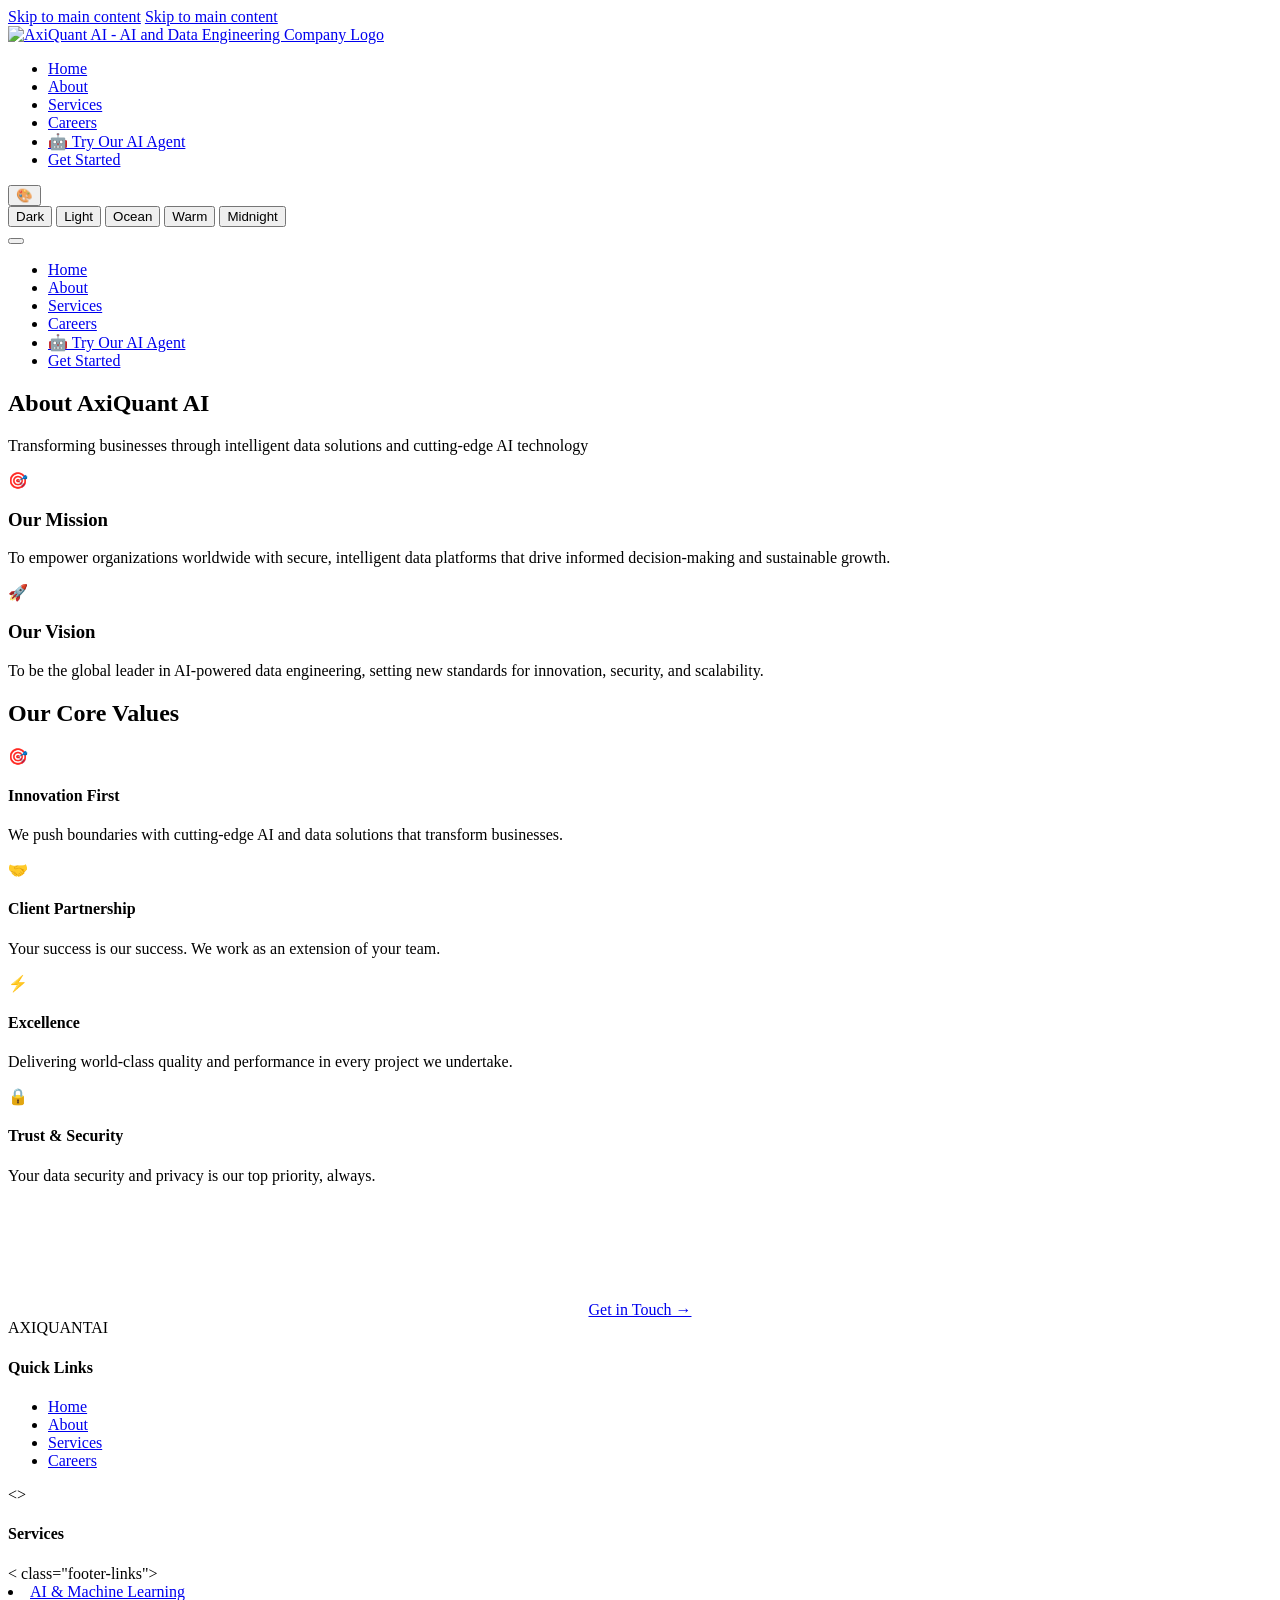
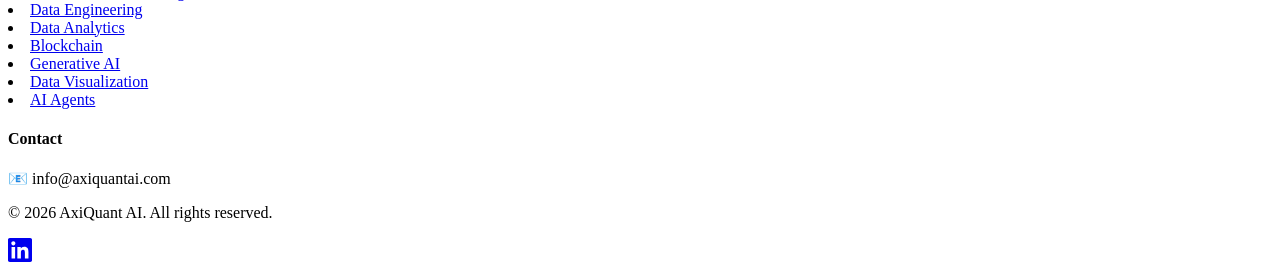
==== about.html @ d25055d3 "Update services page" ====
<!DOCTYPE html>
<html lang="en">
<head>
    <meta charset="UTF-8">
    <meta name="viewport" content="width=device-width, initial-scale=1.0">
    <meta name="description" content="Learn about AxiQuant AI's mission to empower organizations with intelligent data platforms. Expert team specializing in AI, ML, and Data Engineering.">
    <meta name="keywords" content="About AxiQuant AI, AI company mission, Data Engineering team, AI experts India, Machine Learning company">
    <meta name="robots" content="index, follow">
    <link rel="canonical" href="https://axiquantai.com/about.html">
    
    <meta property="og:title" content="About AxiQuant AI - Our Mission & Values">
    <meta property="og:description" content="Transforming businesses through intelligent data solutions and cutting-edge AI technology.">
    <meta property="og:url" content="https://axiquantai.com/about.html">
    <title>About Us - AxiQuant AI</title>
    <!-- Favicon -->
    <link rel="icon" type="image/x-icon" href="favicon.ico">
    <link rel="icon" type="image/png" sizes="16x16" href="favicon-16x16.png">
    <link rel="icon" type="image/png" sizes="32x32" href="favicon-32x32.png">
    <link rel="apple-touch-icon" sizes="180x180" href="apple-touch-icon.png">
    <link rel="icon" type="image/png" sizes="192x192" href="android-chrome-192x192.png">
    <link rel="icon" type="image/png" sizes="512x512" href="android-chrome-512x512.png">
    <meta name="theme-color" content="#0a0e1a">
    <link rel="preconnect" href="https://fonts.googleapis.com">
    <link href="https://fonts.googleapis.com/css2?family=Inter:wght@300;400;500;600;700;800&family=Space+Grotesk:wght@500;700&display=swap" rel="stylesheet">
    <link rel="stylesheet" href="css/style.css">
    <link rel="stylesheet" href="css/pages.css">
</head>
<body>
    <a href="#main-content" class="skip-link">Skip to main content</a>
    <a href="#main-content" class="skip-link">Skip to main content</a>
    <header role="banner">
        <nav class="navbar container" role="navigation" aria-label="Main navigation">
            <a href="index.html" class="logo">
                <img src="logo.png" alt="AxiQuant AI - AI and Data Engineering Company Logo" class="logo-image">
            </a>
            <ul class="nav-menu" role="menubar">
                <li role="none"><a href="index.html" class="nav-link" role="menuitem">Home</a></li>
                <li role="none"><a href="about.html" class="nav-link" role="menuitem">About</a></li>
                <li role="none"><a href="services.html" class="nav-link" role="menuitem">Services</a></li>
                <li role="none"><a href="careers.html" class="nav-link" role="menuitem">Careers</a></li>
                <li role="none"><a href="ai-agent.html" target="_blank" class="nav-link btn-ai" role="menuitem">🤖 Try Our AI Agent</a></li>
                <li role="none"><a href="contact.html" class="nav-link btn-nav" role="menuitem">Get Started</a></li>
            </ul>
            
            <!-- Theme Switcher -->
            <div class="theme-switcher-header">
                <button class="theme-btn" id="theme-toggle" aria-label="Change theme" title="Change theme">
                    <span class="theme-icon">🎨</span>
                </button>
                <div class="theme-dropdown" id="theme-dropdown">
                    <button class="theme-option" data-theme="dark"><span class="dot dark"></span>Dark</button>
                    <button class="theme-option" data-theme="light"><span class="dot light"></span>Light</button>
                    <button class="theme-option" data-theme="ocean"><span class="dot ocean"></span>Ocean</button>
                    <button class="theme-option" data-theme="warm"><span class="dot warm"></span>Warm</button>
                    <button class="theme-option" data-theme="midnight"><span class="dot midnight"></span>Midnight</button>
                </div>
            </div>


            <button class="mobile-menu-btn" aria-label="Toggle navigation menu" aria-expanded="false" aria-controls="mobile-menu"><span></span><span></span><span></span></button>
        </nav>
        <div class="mobile-menu" id="mobile-menu" aria-hidden="true">
            <ul class="mobile-nav-menu" role="menu">
                <li role="none"><a href="index.html" class="mobile-nav-link" role="menuitem">Home</a></li>
                <li role="none"><a href="about.html" class="mobile-nav-link" role="menuitem">About</a></li>
                <li role="none"><a href="services.html" class="mobile-nav-link" role="menuitem">Services</a></li>
                <li role="none"><a href="careers.html" class="mobile-nav-link" role="menuitem">Careers</a></li>
                <li role="none"><a href="ai-agent.html" target="_blank" class="mobile-nav-link" role="menuitem">🤖 Try Our AI Agent</a></li>
                <li role="none"><a href="contact.html" class="mobile-nav-link btn-primary" role="menuitem">Get Started</a></li>
            </ul>
        </div>
    </header>

    <main id="main-content" role="main">
    <section class="page-hero">
        <div class="container">
            <h1>About <span class="text-gradient">AxiQuant AI</span></h1>
            <p>Transforming businesses through intelligent data solutions and cutting-edge AI technology</p>
        </div>
    </section>

    <section class="section">
        <div class="container mission-content">
            <div class="mission-card card">
                <div class="mission-icon">🎯</div>
                <h3>Our Mission</h3>
                <p>To empower organizations worldwide with secure, intelligent data platforms that drive informed decision-making and sustainable growth.</p>
            </div>
            <div class="mission-card card">
                <div class="mission-icon">🚀</div>
                <h3>Our Vision</h3>
                <p>To be the global leader in AI-powered data engineering, setting new standards for innovation, security, and scalability.</p>
            </div>
        </div>
    </section>

    <section class="section">
        <div class="container">
            <h2 class="text-center mb-2">Our <span class="text-gradient">Core Values</span></h2>
            <div class="values-grid">
                <div class="value-card card">
                    <div class="value-icon">🎯</div>
                    <h4>Innovation First</h4>
                    <p>We push boundaries with cutting-edge AI and data solutions that transform businesses.</p>
                </div>
                <div class="value-card card">
                    <div class="value-icon">🤝</div>
                    <h4>Client Partnership</h4>
                    <p>Your success is our success. We work as an extension of your team.</p>
                </div>
                <div class="value-card card">
                    <div class="value-icon">⚡</div>
                    <h4>Excellence</h4>
                    <p>Delivering world-class quality and performance in every project we undertake.</p>
                </div>
                <div class="value-card card">
                    <div class="value-icon">🔒</div>
                    <h4>Trust & Security</h4>
                    <p>Your data security and privacy is our top priority, always.</p>
                </div>
            </div>
        </div>
    </section>

    <section class="section" style="background: linear-gradient(135deg, var(--primary-navy) 0%, var(--accent-blue) 100%); text-align: center;">
        <div class="container">
            <h2 style="color: white;">Ready to Work With Us?</h2>
            <p style="color: rgba(255,255,255,0.9); margin: 1rem 0 2rem;">Let's build something amazing together</p>
            <a href="contact.html" class="btn btn-primary">Get in Touch →</a>
        </div>
    </section>

    </main>

    <footer role="contentinfo">
        <div class="container">
            <div class="footer-grid">
                <div><div class="logo mb-1"><span class="text-gradient">AXI</span>QUANT<span class="logo-ai">AI</span></div></div>
                <div><h4 class="footer-title">Quick Links</h4><ul class="footer-links"><li><a href="index.html">Home</a></li><li><a href="about.html">About</a></li><li><a href="services.html">Services</a></li><li><a href="careers.html">Careers</a></li></ul></div>
                <><h4 class="footer-title">Services</h4>< class="footer-links">
                        <li><a href="services.html">AI & Machine Learning</a></li>
                        <li><a href="services.html">Data Engineering</a></li>
                        <li><a href="services.html">Data Analytics</a></li>
                        <li><a href="services.html">Blockchain</a></li>
                        <li><a href="services.html">Generative AI</a></li>
                        <li><a href="services.html">Data Visualization</a></li>
                        <li><a href="services.html">AI Agents</a></li>
                </ul></div>
                <div><h4 class="footer-title">Contact</h4><p style="color: var(--text-secondary);"><span aria-label="Email">📧</span> info@axiquantai.com</p></div>
            </div>
            <div class="footer-bottom"><p>&copy; 2026 AxiQuant AI. All rights reserved.</p></div>
            <nav aria-label="Social media links">
            <div class="social-links">
                <a href="https://www.linkedin.com/company/axiquant-ai" target="_blank" rel="noopener noreferrer" class="social-link" aria-label="LinkedIn">
                    <svg width="24" height="24" viewBox="0 0 24 24" fill="currentColor">
                        <path d="M20.447 20.452h-3.554v-5.569c0-1.328-.027-3.037-1.852-3.037-1.853 0-2.136 1.445-2.136 2.939v5.667H9.351V9h3.414v1.561h.046c.477-.9 1.637-1.85 3.37-1.85 3.601 0 4.267 2.37 4.267 5.455v6.286zM5.337 7.433c-1.144 0-2.063-.926-2.063-2.065 0-1.138.92-2.063 2.063-2.063 1.14 0 2.064.925 2.064 2.063 0 1.139-.925 2.065-2.064 2.065zm1.782 13.019H3.555V9h3.564v11.452zM22.225 0H1.771C.792 0 0 .774 0 1.729v20.542C0 23.227.792 24 1.771 24h20.451C23.2 24 24 23.227 24 22.271V1.729C24 .774 23.2 0 22.222 0h.003z"/>
                    </svg>
                </a>
            </div>
            </nav>
        </div>
    </footer>

    <script data-cfasync="false" src="https://cdn.emailjs.com/sdk-3.5.0.min.js"></script>
    <script src="js/main.js"></script>
    </body>
</html>
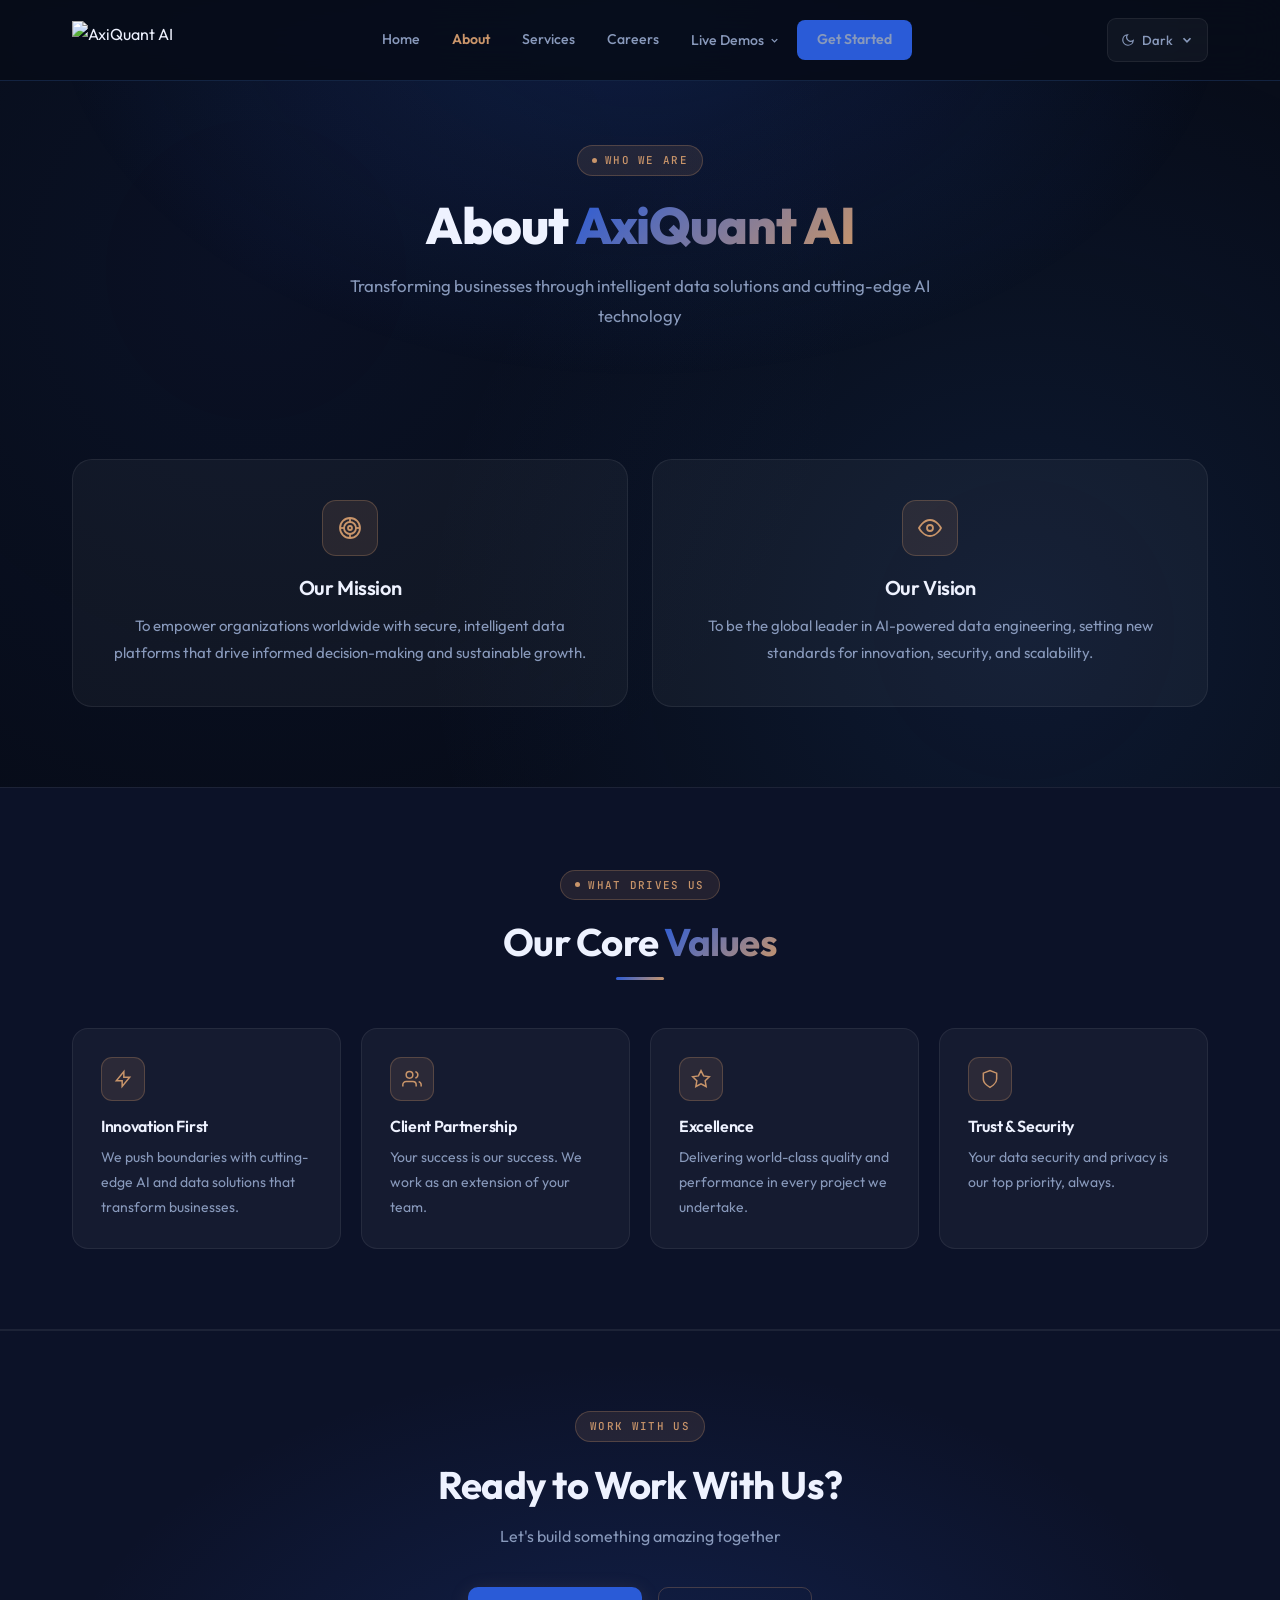
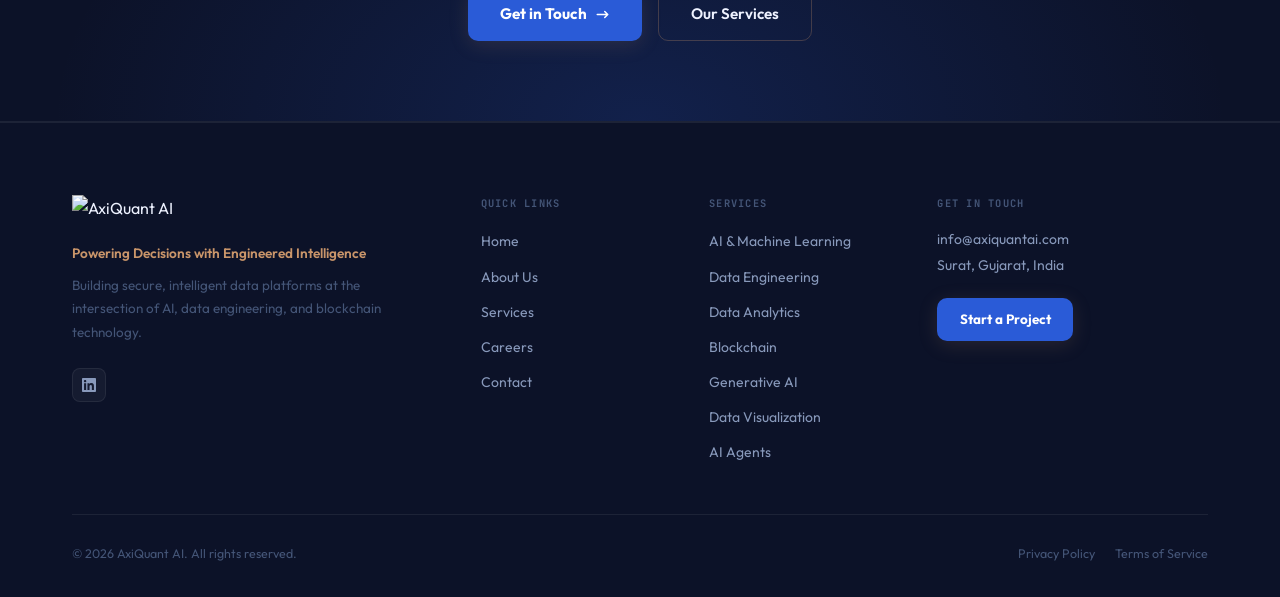
==== commit 157c917d: "initial commit" ====
--- a/about.html
+++ b/about.html
@@ -1,167 +1,339 @@
 <!DOCTYPE html>
-<html lang="en">
+<html lang="en" data-theme="dark">
 <head>
-    <meta charset="UTF-8">
-    <meta name="viewport" content="width=device-width, initial-scale=1.0">
-    <meta name="description" content="Learn about AxiQuant AI's mission to empower organizations with intelligent data platforms. Expert team specializing in AI, ML, and Data Engineering.">
-    <meta name="keywords" content="About AxiQuant AI, AI company mission, Data Engineering team, AI experts India, Machine Learning company">
-    <meta name="robots" content="index, follow">
-    <link rel="canonical" href="https://axiquantai.com/about.html">
-    
-    <meta property="og:title" content="About AxiQuant AI - Our Mission & Values">
-    <meta property="og:description" content="Transforming businesses through intelligent data solutions and cutting-edge AI technology.">
-    <meta property="og:url" content="https://axiquantai.com/about.html">
-    <title>About Us - AxiQuant AI</title>
-    <!-- Favicon -->
-    <link rel="icon" type="image/x-icon" href="favicon.ico">
-    <link rel="icon" type="image/png" sizes="16x16" href="favicon-16x16.png">
-    <link rel="icon" type="image/png" sizes="32x32" href="favicon-32x32.png">
-    <link rel="apple-touch-icon" sizes="180x180" href="apple-touch-icon.png">
-    <link rel="icon" type="image/png" sizes="192x192" href="android-chrome-192x192.png">
-    <link rel="icon" type="image/png" sizes="512x512" href="android-chrome-512x512.png">
-    <meta name="theme-color" content="#0a0e1a">
-    <link rel="preconnect" href="https://fonts.googleapis.com">
-    <link href="https://fonts.googleapis.com/css2?family=Inter:wght@300;400;500;600;700;800&family=Space+Grotesk:wght@500;700&display=swap" rel="stylesheet">
-    <link rel="stylesheet" href="css/style.css">
-    <link rel="stylesheet" href="css/pages.css">
+<meta charset="UTF-8">
+<meta name="viewport" content="width=device-width, initial-scale=1.0">
+<meta name="description" content="Learn about AxiQuant AI's mission to empower organizations with intelligent data platforms. Expert team specializing in AI, ML, and Data Engineering.">
+<meta name="keywords" content="About AxiQuant AI, AI company mission, Data Engineering team, AI experts India">
+<meta name="robots" content="index, follow">
+<link rel="canonical" href="https://axiquantai.com/about">
+<meta property="og:title" content="About AxiQuant AI - Our Mission & Values">
+<meta property="og:description" content="Transforming businesses through intelligent data solutions and cutting-edge AI technology.">
+<meta property="og:url" content="https://axiquantai.com/about">
+<title>About Us - AxiQuant AI</title>
+<link rel="icon" type="image/x-icon" href="favicon.ico">
+<link rel="icon" type="image/png" sizes="32x32" href="favicon-32x32.png">
+<link rel="apple-touch-icon" sizes="180x180" href="apple-touch-icon.png">
+<link rel="preconnect" href="https://fonts.googleapis.com">
+<link rel="preconnect" href="https://fonts.gstatic.com" crossorigin>
+<link href="https://fonts.googleapis.com/css2?family=Outfit:wght@300;400;500;600;700;800;900&family=JetBrains+Mono:wght@400;500&display=swap" rel="stylesheet">
+<link rel="stylesheet" href="css/style.css">
+<link rel="stylesheet" href="css/pages.css">
+<link rel="stylesheet" href="css/theme-fix.css">
+<script>(function(){var t=localStorage.getItem('axq-theme')||'dark';document.documentElement.setAttribute('data-theme',t);})();</script>
+<style>
+/* ── DESIGN SYSTEM (matches index.html exactly) ── */
+html[data-theme="dark"]{--bg:#080d1a;--bg2:#0c1228;--bg3:#101830;--surface:rgba(255,255,255,0.04);--surface2:rgba(255,255,255,0.07);--border:rgba(255,255,255,0.07);--border2:rgba(201,149,106,0.28);--t1:#eef2ff;--t2:#8899bb;--t3:#445577;--blue:#2a5bd7;--blue2:#4a7af5;--gold:#c9956a;--gold2:#e8c49a;--gold3:rgba(201,149,106,0.12);--grad:linear-gradient(135deg,#2a5bd7,#c9956a);--nav-bg:rgba(8,13,26,0.90);--shadow:0 20px 60px rgba(0,0,0,0.5);--glow-blue:rgba(42,91,215,0.20);--glow-gold:rgba(201,149,106,0.15);}
+html[data-theme="light"]{--bg:#f4f6fb;--bg2:#eaecf5;--bg3:#e0e4f0;--surface:rgba(255,255,255,0.85);--surface2:rgba(255,255,255,0.98);--border:rgba(26,45,107,0.10);--border2:rgba(201,149,106,0.35);--t1:#0d1733;--t2:#334477;--t3:#8899bb;--blue:#1a2d6b;--blue2:#2a5bd7;--gold:#b07840;--gold2:#c9956a;--gold3:rgba(201,149,106,0.10);--grad:linear-gradient(135deg,#1a2d6b,#c9956a);--nav-bg:rgba(244,246,251,0.93);--shadow:0 20px 60px rgba(26,45,107,0.10);--glow-blue:rgba(26,45,107,0.12);--glow-gold:rgba(201,149,106,0.12);}
+
+*,*::before,*::after{box-sizing:border-box;margin:0;padding:0;}
+html{scroll-behavior:smooth;}
+body{font-family:'Outfit',system-ui,sans-serif!important;background:var(--bg)!important;color:var(--t1)!important;overflow-x:hidden;transition:background .4s,color .4s;-webkit-font-smoothing:antialiased;line-height:1.7;}
+h1,h2,h3,h4{font-family:'Outfit',sans-serif;color:var(--t1)!important;letter-spacing:-.02em;line-height:1.2;}
+h1{font-size:clamp(2rem,4.5vw,3.2rem);font-weight:800;}
+h2{font-size:clamp(1.6rem,3vw,2.4rem);font-weight:700;}
+h3{font-size:1.1rem;font-weight:600;}
+h4{font-size:.95rem;font-weight:600;}
+p{color:var(--t2)!important;line-height:1.8;}
+a{text-decoration:none;color:inherit;}
+
+.wrap{max-width:1200px;margin:0 auto;padding:0 2rem;}
+.section{padding:5rem 0;}
+.t-center{text-align:center;}
+.gt{background:var(--grad);-webkit-background-clip:text;-webkit-text-fill-color:transparent;background-clip:text;}
+
+/* NAV */
+header{position:fixed;top:0;left:0;right:0;z-index:1000;background:var(--nav-bg)!important;border-bottom:1px solid var(--border)!important;backdrop-filter:blur(24px) saturate(180%);-webkit-backdrop-filter:blur(24px) saturate(180%);transition:background .4s,border-color .4s;}
+.navbar{display:flex;align-items:center;justify-content:space-between;gap:1rem;padding:.85rem 2rem;max-width:1200px;margin:0 auto;}
+.logo-a{display:flex;align-items:center;gap:.5rem;}
+.logo-a img{height:38px;width:auto;}
+.nav-ul{display:flex;align-items:center;gap:.2rem;list-style:none;}
+.nav-ul a,.nav-ul button{display:inline-flex;align-items:center;gap:.3rem;padding:.45rem .9rem;border-radius:8px;font-size:.88rem;font-weight:500;font-family:'Outfit',sans-serif;color:var(--t2)!important;background:none;border:none;cursor:pointer;transition:color .2s,background .2s;}
+.nav-ul a:hover,.nav-ul button:hover{color:var(--t1)!important;background:var(--surface);}
+.nav-cta-btn{background:var(--blue)!important;color:#fff!important;border-radius:8px!important;padding:.5rem 1.25rem!important;font-weight:600!important;transition:background .2s,transform .15s,box-shadow .2s!important;}
+.nav-cta-btn:hover{background:var(--blue2)!important;transform:translateY(-1px);box-shadow:0 6px 20px var(--glow-blue)!important;}
+
+/* Demos dropdown */
+.dd-wrap{position:relative;}
+.dd-panel{display:none;position:absolute;top:calc(100% + 8px);left:50%;transform:translateX(-50%);min-width:230px;background:var(--bg2);border:1px solid var(--border);border-radius:14px;padding:.5rem;box-shadow:var(--shadow);z-index:999;backdrop-filter:blur(20px);}
+.dd-panel.open{display:block;}
+.dd-a{display:flex;align-items:center;gap:.75rem;padding:.7rem .9rem;border-radius:9px;transition:background .15s;color:var(--t1)!important;}
+.dd-a:hover{background:var(--surface);}
+.dd-icon-box{width:34px;height:34px;border-radius:9px;background:var(--gold3);border:1px solid var(--border2);display:flex;align-items:center;justify-content:center;flex-shrink:0;}
+.dd-icon-box svg{width:15px;height:15px;color:var(--gold);}
+.dd-t{font-weight:600;font-size:.85rem;color:var(--t1)!important;}
+.dd-d{font-size:.73rem;color:var(--t3)!important;}
+
+/* Theme toggle */
+.theme-wrap{position:relative;}
+.t-btn{display:flex;align-items:center;gap:.45rem;padding:.45rem .8rem;border-radius:9px;border:1px solid var(--border);background:var(--surface);color:var(--t2);cursor:pointer;font-family:'Outfit',sans-serif;font-size:.82rem;font-weight:500;transition:border-color .2s,background .2s;}
+.t-btn:hover{border-color:var(--border2);background:var(--surface2);}
+.t-btn svg{width:14px;height:14px;}
+
+/* Mobile */
+.mob-btn{display:none;flex-direction:column;gap:5px;background:none;border:none;cursor:pointer;padding:4px;}
+.mob-btn span{display:block;width:22px;height:2px;background:var(--t1);border-radius:2px;transition:all .3s;}
+.mob-menu{display:none;padding:1rem 2rem 1.5rem;border-top:1px solid var(--border);}
+.mob-menu.open{display:block;}
+.mob-ul{list-style:none;display:flex;flex-direction:column;gap:.2rem;}
+.mob-ul a{display:block;padding:.62rem .9rem;border-radius:8px;color:var(--t2)!important;font-weight:500;transition:color .2s,background .2s;}
+.mob-ul a:hover{color:var(--t1)!important;background:var(--surface);}
+.mob-cta{background:var(--blue)!important;color:#fff!important;text-align:center;font-weight:600;margin-top:.5rem;border-radius:8px;}
+
+/* PAGE HERO */
+.page-hero{padding:9rem 0 5rem;text-align:center;position:relative;}
+.page-hero::before{content:'';position:absolute;inset:0;background:radial-gradient(ellipse at 50% 0%,var(--glow-blue) 0%,transparent 65%);pointer-events:none;}
+.page-hero>*{position:relative;}
+.page-hero p{font-size:1.05rem;max-width:580px;margin:.9rem auto 0;}
+
+/* SECTION LABEL */
+.s-label{display:inline-flex;align-items:center;gap:.5rem;font-family:'JetBrains Mono',monospace;font-size:.68rem;font-weight:500;letter-spacing:.12em;text-transform:uppercase;color:var(--gold);background:var(--gold3);border:1px solid var(--border2);padding:.32rem .9rem;border-radius:100px;margin-bottom:1.2rem;}
+.s-dot{width:5px;height:5px;border-radius:50%;background:var(--gold);animation:dp 2s infinite;}
+@keyframes dp{0%,100%{opacity:1}50%{opacity:.3}}
+.divider{width:3rem;height:3px;background:var(--grad);border-radius:4px;margin:.75rem auto 0;}
+
+/* BUTTONS */
+.btn-primary{display:inline-flex;align-items:center;gap:.5rem;padding:.82rem 2rem;border-radius:10px;font-weight:700;font-size:.95rem;background:var(--blue);color:#fff;border:none;cursor:pointer;transition:background .2s,transform .2s,box-shadow .2s;font-family:'Outfit',sans-serif;}
+.btn-primary:hover{background:var(--blue2);transform:translateY(-2px);box-shadow:0 8px 28px var(--glow-blue);}
+.btn-outline{display:inline-flex;align-items:center;gap:.5rem;padding:.82rem 2rem;border-radius:10px;font-weight:600;font-size:.95rem;background:transparent;color:var(--t1);border:1px solid var(--border2);cursor:pointer;transition:background .2s,transform .2s;font-family:'Outfit',sans-serif;}
+.btn-outline:hover{background:var(--gold3);border-color:var(--gold);transform:translateY(-2px);}
+
+/* MISSION / VISION cards */
+.mv-grid{display:grid;grid-template-columns:1fr 1fr;gap:1.5rem;margin-top:3rem;}
+.mv-card{background:var(--surface);border:1px solid var(--border);border-radius:20px;padding:2.5rem;text-align:center;position:relative;overflow:hidden;transition:transform .3s,border-color .3s,box-shadow .3s;}
+.mv-card::before{content:'';position:absolute;top:0;left:0;right:0;height:2px;background:var(--grad);opacity:0;transition:opacity .3s;}
+.mv-card:hover{transform:translateY(-6px);border-color:var(--border2);box-shadow:0 20px 48px var(--glow-blue);background:var(--surface2);}
+.mv-card:hover::before{opacity:1;}
+.mv-ico{width:56px;height:56px;border-radius:14px;background:var(--gold3);border:1px solid var(--border2);display:flex;align-items:center;justify-content:center;margin:0 auto 1.25rem;}
+.mv-ico svg{width:24px;height:24px;color:var(--gold);}
+.mv-card h3{font-size:1.25rem;margin-bottom:.75rem;}
+.mv-card p{font-size:.9375rem;}
+
+/* VALUES grid */
+.val-grid{display:grid;grid-template-columns:repeat(auto-fill,minmax(250px,1fr));gap:1.25rem;margin-top:3rem;}
+.val-card{background:var(--surface);border:1px solid var(--border);border-radius:16px;padding:1.75rem;transition:transform .3s,border-color .3s,box-shadow .3s;}
+.val-card:hover{transform:translateY(-5px);border-color:var(--border2);box-shadow:0 16px 40px var(--glow-blue);background:var(--surface2);}
+.val-ico{width:44px;height:44px;border-radius:11px;background:var(--gold3);border:1px solid var(--border2);display:flex;align-items:center;justify-content:center;margin-bottom:1rem;transition:transform .3s;}
+.val-card:hover .val-ico{transform:scale(1.07);}
+.val-ico svg{width:20px;height:20px;color:var(--gold);}
+.val-card h4{margin-bottom:.5rem;font-size:1rem;}
+.val-card p{font-size:.875rem;}
+
+/* CTA section */
+.cta-band{background:var(--bg2);border-top:1px solid var(--border);border-bottom:1px solid var(--border);padding:5rem 0;text-align:center;position:relative;overflow:hidden;}
+.cta-band::before{content:'';position:absolute;inset:0;background:radial-gradient(ellipse at 50% 100%,var(--glow-blue) 0%,transparent 65%);pointer-events:none;}
+.cta-band>*{position:relative;}
+
+/* FOOTER */
+footer{background:var(--bg2)!important;border-top:1px solid var(--border)!important;padding:4.5rem 0 2rem;}
+.footer-g{display:grid;grid-template-columns:2fr 1fr 1fr 1.5fr;gap:3rem;margin-bottom:3rem;}
+.footer-logo{display:flex;align-items:center;gap:.5rem;margin-bottom:.75rem;}
+.footer-logo img{height:34px;width:auto;}
+.footer-tag{font-size:.85rem;font-weight:600;color:var(--gold)!important;margin-bottom:.5rem;}
+.footer-desc{font-size:.84rem;color:var(--t3)!important;line-height:1.75;margin-bottom:1.5rem;}
+.footer-h{font-family:'JetBrains Mono',monospace;font-size:.65rem;font-weight:700;letter-spacing:.12em;text-transform:uppercase;color:var(--t3)!important;margin-bottom:.9rem;}
+.footer-ul{list-style:none;display:flex;flex-direction:column;gap:.5rem;}
+.footer-ul a{font-size:.875rem;color:var(--t2)!important;transition:color .2s;}
+.footer-ul a:hover{color:var(--gold)!important;}
+.footer-addr{font-size:.875rem;color:var(--t2)!important;line-height:1.8;font-style:normal;margin-bottom:1.25rem;}
+.footer-addr a{color:var(--t2)!important;transition:color .2s;}
+.footer-addr a:hover{color:var(--gold)!important;}
+.soc-row{display:flex;gap:.55rem;margin-top:.75rem;}
+.soc-a{width:34px;height:34px;border-radius:8px;display:flex;align-items:center;justify-content:center;background:var(--surface);border:1px solid var(--border);color:var(--t2);transition:background .2s,color .2s,border-color .2s;}
+.soc-a:hover{background:var(--gold);color:#fff;border-color:var(--gold);}
+.soc-a svg{width:14px;height:14px;}
+.footer-bot{border-top:1px solid var(--border);padding-top:1.75rem;display:flex;justify-content:space-between;align-items:center;flex-wrap:wrap;gap:1rem;}
+.footer-copy{font-size:.78rem;color:var(--t3)!important;}
+.footer-leg{display:flex;gap:1.25rem;}
+.footer-leg a{font-size:.78rem;color:var(--t3)!important;transition:color .2s;}
+.footer-leg a:hover{color:var(--gold)!important;}
+
+/* REVEAL */
+.reveal{opacity:0;transform:translateY(26px);transition:opacity .65s ease,transform .65s ease;}
+.reveal.in{opacity:1;transform:translateY(0);}
+.d1{transition-delay:.08s}.d2{transition-delay:.16s}.d3{transition-delay:.24s}.d4{transition-delay:.32s}
+
+@media(max-width:768px){
+  .nav-ul{display:none;}.mob-btn{display:flex;}
+  .navbar{padding:.85rem 1.25rem;}.wrap{padding:0 1.25rem;}
+  .section{padding:3.5rem 0;}.page-hero{padding:7rem 0 3.5rem;}
+  .mv-grid{grid-template-columns:1fr;}
+  .footer-g{grid-template-columns:1fr;}
+  .footer-bot{flex-direction:column;text-align:center;}
+}
+</style>
 </head>
 <body>
-    <a href="#main-content" class="skip-link">Skip to main content</a>
-    <a href="#main-content" class="skip-link">Skip to main content</a>
-    <header role="banner">
-        <nav class="navbar container" role="navigation" aria-label="Main navigation">
-            <a href="index.html" class="logo">
-                <img src="logo.png" alt="AxiQuant AI - AI and Data Engineering Company Logo" class="logo-image">
-            </a>
-            <ul class="nav-menu" role="menubar">
-                <li role="none"><a href="index.html" class="nav-link" role="menuitem">Home</a></li>
-                <li role="none"><a href="about.html" class="nav-link" role="menuitem">About</a></li>
-                <li role="none"><a href="services.html" class="nav-link" role="menuitem">Services</a></li>
-                <li role="none"><a href="careers.html" class="nav-link" role="menuitem">Careers</a></li>
-                <li role="none"><a href="ai-agent.html" target="_blank" class="nav-link btn-ai" role="menuitem">🤖 Try Our AI Agent</a></li>
-                <li role="none"><a href="contact.html" class="nav-link btn-nav" role="menuitem">Get Started</a></li>
-            </ul>
-            
-            <!-- Theme Switcher -->
-            <div class="theme-switcher-header">
-                <button class="theme-btn" id="theme-toggle" aria-label="Change theme" title="Change theme">
-                    <span class="theme-icon">🎨</span>
-                </button>
-                <div class="theme-dropdown" id="theme-dropdown">
-                    <button class="theme-option" data-theme="dark"><span class="dot dark"></span>Dark</button>
-                    <button class="theme-option" data-theme="light"><span class="dot light"></span>Light</button>
-                    <button class="theme-option" data-theme="ocean"><span class="dot ocean"></span>Ocean</button>
-                    <button class="theme-option" data-theme="warm"><span class="dot warm"></span>Warm</button>
-                    <button class="theme-option" data-theme="midnight"><span class="dot midnight"></span>Midnight</button>
-                </div>
-            </div>
-
-
-            <button class="mobile-menu-btn" aria-label="Toggle navigation menu" aria-expanded="false" aria-controls="mobile-menu"><span></span><span></span><span></span></button>
-        </nav>
-        <div class="mobile-menu" id="mobile-menu" aria-hidden="true">
-            <ul class="mobile-nav-menu" role="menu">
-                <li role="none"><a href="index.html" class="mobile-nav-link" role="menuitem">Home</a></li>
-                <li role="none"><a href="about.html" class="mobile-nav-link" role="menuitem">About</a></li>
-                <li role="none"><a href="services.html" class="mobile-nav-link" role="menuitem">Services</a></li>
-                <li role="none"><a href="careers.html" class="mobile-nav-link" role="menuitem">Careers</a></li>
-                <li role="none"><a href="ai-agent.html" target="_blank" class="mobile-nav-link" role="menuitem">🤖 Try Our AI Agent</a></li>
-                <li role="none"><a href="contact.html" class="mobile-nav-link btn-primary" role="menuitem">Get Started</a></li>
-            </ul>
-        </div>
-    </header>
-
-    <main id="main-content" role="main">
-    <section class="page-hero">
-        <div class="container">
-            <h1>About <span class="text-gradient">AxiQuant AI</span></h1>
-            <p>Transforming businesses through intelligent data solutions and cutting-edge AI technology</p>
-        </div>
-    </section>
-
-    <section class="section">
-        <div class="container mission-content">
-            <div class="mission-card card">
-                <div class="mission-icon">🎯</div>
-                <h3>Our Mission</h3>
-                <p>To empower organizations worldwide with secure, intelligent data platforms that drive informed decision-making and sustainable growth.</p>
-            </div>
-            <div class="mission-card card">
-                <div class="mission-icon">🚀</div>
-                <h3>Our Vision</h3>
-                <p>To be the global leader in AI-powered data engineering, setting new standards for innovation, security, and scalability.</p>
-            </div>
-        </div>
-    </section>
-
-    <section class="section">
-        <div class="container">
-            <h2 class="text-center mb-2">Our <span class="text-gradient">Core Values</span></h2>
-            <div class="values-grid">
-                <div class="value-card card">
-                    <div class="value-icon">🎯</div>
-                    <h4>Innovation First</h4>
-                    <p>We push boundaries with cutting-edge AI and data solutions that transform businesses.</p>
-                </div>
-                <div class="value-card card">
-                    <div class="value-icon">🤝</div>
-                    <h4>Client Partnership</h4>
-                    <p>Your success is our success. We work as an extension of your team.</p>
-                </div>
-                <div class="value-card card">
-                    <div class="value-icon">⚡</div>
-                    <h4>Excellence</h4>
-                    <p>Delivering world-class quality and performance in every project we undertake.</p>
-                </div>
-                <div class="value-card card">
-                    <div class="value-icon">🔒</div>
-                    <h4>Trust & Security</h4>
-                    <p>Your data security and privacy is our top priority, always.</p>
-                </div>
-            </div>
-        </div>
-    </section>
-
-    <section class="section" style="background: linear-gradient(135deg, var(--primary-navy) 0%, var(--accent-blue) 100%); text-align: center;">
-        <div class="container">
-            <h2 style="color: white;">Ready to Work With Us?</h2>
-            <p style="color: rgba(255,255,255,0.9); margin: 1rem 0 2rem;">Let's build something amazing together</p>
-            <a href="contact.html" class="btn btn-primary">Get in Touch →</a>
-        </div>
-    </section>
-
-    </main>
-
-    <footer role="contentinfo">
-        <div class="container">
-            <div class="footer-grid">
-                <div><div class="logo mb-1"><span class="text-gradient">AXI</span>QUANT<span class="logo-ai">AI</span></div></div>
-                <div><h4 class="footer-title">Quick Links</h4><ul class="footer-links"><li><a href="index.html">Home</a></li><li><a href="about.html">About</a></li><li><a href="services.html">Services</a></li><li><a href="careers.html">Careers</a></li></ul></div>
-                <><h4 class="footer-title">Services</h4>< class="footer-links">
-                        <li><a href="services.html">AI & Machine Learning</a></li>
-                        <li><a href="services.html">Data Engineering</a></li>
-                        <li><a href="services.html">Data Analytics</a></li>
-                        <li><a href="services.html">Blockchain</a></li>
-                        <li><a href="services.html">Generative AI</a></li>
-                        <li><a href="services.html">Data Visualization</a></li>
-                        <li><a href="services.html">AI Agents</a></li>
-                </ul></div>
-                <div><h4 class="footer-title">Contact</h4><p style="color: var(--text-secondary);"><span aria-label="Email">📧</span> info@axiquantai.com</p></div>
-            </div>
-            <div class="footer-bottom"><p>&copy; 2026 AxiQuant AI. All rights reserved.</p></div>
-            <nav aria-label="Social media links">
-            <div class="social-links">
-                <a href="https://www.linkedin.com/company/axiquant-ai" target="_blank" rel="noopener noreferrer" class="social-link" aria-label="LinkedIn">
-                    <svg width="24" height="24" viewBox="0 0 24 24" fill="currentColor">
-                        <path d="M20.447 20.452h-3.554v-5.569c0-1.328-.027-3.037-1.852-3.037-1.853 0-2.136 1.445-2.136 2.939v5.667H9.351V9h3.414v1.561h.046c.477-.9 1.637-1.85 3.37-1.85 3.601 0 4.267 2.37 4.267 5.455v6.286zM5.337 7.433c-1.144 0-2.063-.926-2.063-2.065 0-1.138.92-2.063 2.063-2.063 1.14 0 2.064.925 2.064 2.063 0 1.139-.925 2.065-2.064 2.065zm1.782 13.019H3.555V9h3.564v11.452zM22.225 0H1.771C.792 0 0 .774 0 1.729v20.542C0 23.227.792 24 1.771 24h20.451C23.2 24 24 23.227 24 22.271V1.729C24 .774 23.2 0 22.222 0h.003z"/>
-                    </svg>
-                </a>
-            </div>
-            </nav>
-        </div>
-    </footer>
-
-    <script data-cfasync="false" src="https://cdn.emailjs.com/sdk-3.5.0.min.js"></script>
-    <script src="js/main.js"></script>
-    </body>
-</html>+<a href="#main-content" style="position:absolute;top:-60px;left:1rem;background:var(--blue);color:#fff;padding:.5rem 1rem;border-radius:6px;z-index:9999;text-decoration:none;transition:top .2s;" onfocus="this.style.top='.5rem'" onblur="this.style.top='-60px'">Skip to main content</a>
+
+<header role="banner">
+  <nav class="navbar" aria-label="Main navigation">
+    <a href="index.html" class="logo-a"><img src="logo.png" alt="AxiQuant AI"></a>
+    <ul class="nav-ul" role="menubar">
+      <li><a href="index.html" role="menuitem">Home</a></li>
+      <li><a href="about.html" role="menuitem" aria-current="page" style="color:var(--gold)!important;font-weight:600;">About</a></li>
+      <li><a href="services.html" role="menuitem">Services</a></li>
+      <li><a href="careers.html" role="menuitem">Careers</a></li>
+      <li class="dd-wrap">
+        <button id="demos-btn" aria-expanded="false">Live Demos <svg viewBox="0 0 16 16" fill="none" stroke="currentColor" stroke-width="2" width="11" height="11"><path d="M4 6l4 4 4-4"/></svg></button>
+        <div class="dd-panel" id="demos-panel">
+          <a href="ai-agent.html" target="_blank" class="dd-a"><div class="dd-icon-box"><svg viewBox="0 0 24 24" fill="none" stroke="currentColor" stroke-width="1.8"><circle cx="12" cy="8" r="4"/><path d="M8 12v2a4 4 0 008 0v-2"/><path d="M9 21h6M12 17v4"/></svg></div><div><div class="dd-t">AI Agent</div><div class="dd-d">Enterprise AI Assistant</div></div></a>
+          <a href="https://logichain.axiquantai.com" target="_blank" class="dd-a"><div class="dd-icon-box"><svg viewBox="0 0 24 24" fill="none" stroke="currentColor" stroke-width="1.8"><rect x="2" y="7" width="5" height="10" rx="1"/><rect x="9.5" y="4" width="5" height="16" rx="1"/><rect x="17" y="7" width="5" height="10" rx="1"/></svg></div><div><div class="dd-t">LogiChain</div><div class="dd-d">Blockchain Supply Chain</div></div></a>
+        </div>
+      </li>
+      <li><a href="contact.html" class="nav-cta-btn">Get Started</a></li>
+    </ul>
+    <div class="theme-wrap">
+      <button class="t-btn" id="t-btn"><svg id="t-icon" viewBox="0 0 24 24" fill="none" stroke="currentColor" stroke-width="2"><path d="M21 12.79A9 9 0 1111.21 3 7 7 0 0021 12.79z"/></svg><span id="t-lbl">Dark</span><svg viewBox="0 0 16 16" fill="none" stroke="currentColor" stroke-width="2" width="10" height="10"><path d="M4 6l4 4 4-4"/></svg></button>
+      <div id="t-menu" style="display:none;position:absolute;top:calc(100% + 8px);right:0;min-width:135px;border-radius:12px;padding:.5rem;z-index:99999;backdrop-filter:blur(20px);">
+        <button class="t-pick active" data-p="dark" style="display:flex;align-items:center;gap:.6rem;width:100%;padding:.6rem .85rem;border:none;border-radius:8px;cursor:pointer;font-family:'Outfit',sans-serif;font-size:.875rem;font-weight:500;background:transparent;text-align:left;"><span style="width:10px;height:10px;border-radius:50%;background:#2a5bd7;display:inline-block;"></span>Dark</button>
+        <button class="t-pick" data-p="light" style="display:flex;align-items:center;gap:.6rem;width:100%;padding:.6rem .85rem;border:none;border-radius:8px;cursor:pointer;font-family:'Outfit',sans-serif;font-size:.875rem;font-weight:500;background:transparent;text-align:left;"><span style="width:10px;height:10px;border-radius:50%;background:#c9956a;display:inline-block;border:2px solid #e8c49a;"></span>Light</button>
+      </div>
+    </div>
+    <button class="mob-btn" id="mob-btn" aria-label="Open menu"><span></span><span></span><span></span></button>
+  </nav>
+  <div class="mob-menu" id="mob-menu">
+    <ul class="mob-ul">
+      <li><a href="index.html">Home</a></li><li><a href="about.html" style="color:var(--gold)!important;">About</a></li>
+      <li><a href="services.html">Services</a></li><li><a href="careers.html">Careers</a></li>
+      <li><a href="ai-agent.html" target="_blank">AI Agent Demo</a></li>
+      <li><a href="https://logichain.axiquantai.com" target="_blank">LogiChain Demo</a></li>
+      <li><a href="contact.html" class="mob-cta">Get Started</a></li>
+    </ul>
+  </div>
+</header>
+
+<main id="main-content">
+
+  <!-- PAGE HERO -->
+  <div class="page-hero">
+    <div class="wrap">
+      <div class="s-label"><span class="s-dot"></span>Who We Are</div>
+      <h1>About <span class="gt">AxiQuant AI</span></h1>
+      <p>Transforming businesses through intelligent data solutions and cutting-edge AI technology</p>
+    </div>
+  </div>
+
+  <!-- MISSION & VISION -->
+  <section class="section" style="padding-top:0;">
+    <div class="wrap">
+      <div class="mv-grid">
+        <div class="mv-card reveal">
+          <div class="mv-ico">
+            <svg viewBox="0 0 24 24" fill="none" stroke="currentColor" stroke-width="1.8"><circle cx="12" cy="12" r="10"/><circle cx="12" cy="12" r="6"/><circle cx="12" cy="12" r="2"/><line x1="12" y1="2" x2="12" y2="6"/><line x1="12" y1="18" x2="12" y2="22"/><line x1="2" y1="12" x2="6" y2="12"/><line x1="18" y1="12" x2="22" y2="12"/></svg>
+          </div>
+          <h3>Our Mission</h3>
+          <p>To empower organizations worldwide with secure, intelligent data platforms that drive informed decision-making and sustainable growth.</p>
+        </div>
+        <div class="mv-card reveal d1">
+          <div class="mv-ico">
+            <svg viewBox="0 0 24 24" fill="none" stroke="currentColor" stroke-width="1.8"><path d="M1 12s4-8 11-8 11 8 11 8-4 8-11 8-11-8-11-8z"/><circle cx="12" cy="12" r="3"/></svg>
+          </div>
+          <h3>Our Vision</h3>
+          <p>To be the global leader in AI-powered data engineering, setting new standards for innovation, security, and scalability.</p>
+        </div>
+      </div>
+    </div>
+  </section>
+
+  <!-- CORE VALUES -->
+  <section class="section" style="background:var(--bg2);border-top:1px solid var(--border);border-bottom:1px solid var(--border);">
+    <div class="wrap">
+      <div class="t-center reveal" style="margin-bottom:0;">
+        <div class="s-label"><span class="s-dot"></span>What Drives Us</div>
+        <h2>Our Core <span class="gt">Values</span></h2>
+        <div class="divider"></div>
+      </div>
+      <div class="val-grid">
+        <div class="val-card reveal d1">
+          <div class="val-ico">
+            <svg viewBox="0 0 24 24" fill="none" stroke="currentColor" stroke-width="1.8"><path d="M13 10V3L4 14h7v7l9-11h-7z"/></svg>
+          </div>
+          <h4>Innovation First</h4>
+          <p>We push boundaries with cutting-edge AI and data solutions that transform businesses.</p>
+        </div>
+        <div class="val-card reveal d2">
+          <div class="val-ico">
+            <svg viewBox="0 0 24 24" fill="none" stroke="currentColor" stroke-width="1.8"><path d="M17 21v-2a4 4 0 00-4-4H5a4 4 0 00-4 4v2"/><circle cx="9" cy="7" r="4"/><path d="M23 21v-2a4 4 0 00-3-3.87"/><path d="M16 3.13a4 4 0 010 7.75"/></svg>
+          </div>
+          <h4>Client Partnership</h4>
+          <p>Your success is our success. We work as an extension of your team.</p>
+        </div>
+        <div class="val-card reveal d3">
+          <div class="val-ico">
+            <svg viewBox="0 0 24 24" fill="none" stroke="currentColor" stroke-width="1.8"><path d="M12 2l3.09 6.26L22 9.27l-5 4.87 1.18 6.88L12 17.77l-6.18 3.25L7 14.14 2 9.27l6.91-1.01L12 2z"/></svg>
+          </div>
+          <h4>Excellence</h4>
+          <p>Delivering world-class quality and performance in every project we undertake.</p>
+        </div>
+        <div class="val-card reveal d4">
+          <div class="val-ico">
+            <svg viewBox="0 0 24 24" fill="none" stroke="currentColor" stroke-width="1.8"><path d="M12 22s8-4 8-10V5l-8-3-8 3v7c0 6 8 10 8 10z"/></svg>
+          </div>
+          <h4>Trust & Security</h4>
+          <p>Your data security and privacy is our top priority, always.</p>
+        </div>
+      </div>
+    </div>
+  </section>
+
+  <!-- CTA -->
+  <section class="cta-band reveal">
+    <div class="wrap">
+      <div class="s-label" style="margin:0 auto 1.25rem;">Work With Us</div>
+      <h2>Ready to Work With Us?</h2>
+      <p style="max-width:480px;margin:.9rem auto 2.25rem;font-size:1rem;">Let's build something amazing together</p>
+      <div style="display:flex;gap:1rem;justify-content:center;flex-wrap:wrap;">
+        <a href="contact.html" class="btn-primary">Get in Touch <svg viewBox="0 0 20 20" fill="currentColor" width="15" height="15"><path fill-rule="evenodd" d="M12.293 5.293a1 1 0 011.414 0l4 4a1 1 0 010 1.414l-4 4a1 1 0 01-1.414-1.414L14.586 11H3a1 1 0 110-2h11.586l-2.293-2.293a1 1 0 010-1.414z" clip-rule="evenodd"/></svg></a>
+        <a href="services.html" class="btn-outline">Our Services</a>
+      </div>
+    </div>
+  </section>
+
+</main>
+
+<!-- FOOTER -->
+<footer role="contentinfo">
+  <div class="wrap">
+    <div class="footer-g">
+      <div>
+        <div class="footer-logo"><img src="logo.png" alt="AxiQuant AI"></div>
+        <p class="footer-tag">Powering Decisions with Engineered Intelligence</p>
+        <p class="footer-desc">Building secure, intelligent data platforms at the intersection of AI, data engineering, and blockchain technology.</p>
+        <div class="soc-row"><a href="https://www.linkedin.com/company/axiquant-ai" target="_blank" rel="noopener noreferrer" class="soc-a" aria-label="LinkedIn"><svg viewBox="0 0 24 24" fill="currentColor"><path d="M20.447 20.452h-3.554v-5.569c0-1.328-.027-3.037-1.852-3.037-1.853 0-2.136 1.445-2.136 2.939v5.667H9.351V9h3.414v1.561h.046c.477-.9 1.637-1.85 3.37-1.85 3.601 0 4.267 2.37 4.267 5.455v6.286zM5.337 7.433c-1.144 0-2.063-.926-2.063-2.065 0-1.138.92-2.063 2.063-2.063 1.14 0 2.064.925 2.064 2.063 0 1.139-.925 2.065-2.064 2.065zm1.782 13.019H3.555V9h3.564v11.452zM22.225 0H1.771C.792 0 0 .774 0 1.729v20.542C0 23.227.792 24 1.771 24h20.451C23.2 24 24 23.227 24 22.271V1.729C24 .774 23.2 0 22.222 0h.003z"/></svg></a></div>
+      </div>
+      <div><div class="footer-h">Quick Links</div><ul class="footer-ul"><li><a href="index.html">Home</a></li><li><a href="about.html">About Us</a></li><li><a href="services.html">Services</a></li><li><a href="careers.html">Careers</a></li><li><a href="contact.html">Contact</a></li></ul></div>
+      <div><div class="footer-h">Services</div><ul class="footer-ul"><li><a href="services.html">AI & Machine Learning</a></li><li><a href="services.html">Data Engineering</a></li><li><a href="services.html">Data Analytics</a></li><li><a href="services.html">Blockchain</a></li><li><a href="services.html">Generative AI</a></li><li><a href="services.html">Data Visualization</a></li><li><a href="services.html">AI Agents</a></li></ul></div>
+      <div><div class="footer-h">Get in Touch</div><address class="footer-addr"><a href="mailto:info@axiquantai.com">info@axiquantai.com</a><br>Surat, Gujarat, India</address><a href="contact.html" class="btn-primary" style="font-size:.84rem;padding:.65rem 1.4rem;">Start a Project</a></div>
+    </div>
+    <div class="footer-bot"><p class="footer-copy">© 2026 AxiQuant AI. All rights reserved.</p><nav class="footer-leg"><a href="/privacy-policy.html">Privacy Policy</a><a href="/terms-of-service.html">Terms of Service</a></nav></div>
+  </div>
+</footer>
+
+<script data-cfasync="false" src="https://cdn.emailjs.com/sdk-3.5.0.min.js"></script>
+<script src="js/main.js"></script>
+<script>
+(function(){
+  var DARK={'--primary-navy':'#0c1228','--primary-gold':'#c9956a','--accent-blue':'#2a5bd7','--accent-teal':'#4a7af5','--text-primary':'#eef2ff','--text-secondary':'#8899bb','--text-tertiary':'#445577','--bg-primary':'#080d1a','--bg-secondary':'#0c1228','--bg-card':'rgba(255,255,255,0.04)','--border-color':'rgba(255,255,255,0.07)','--border-hover':'rgba(201,149,106,0.28)'};
+  var LIGHT={'--primary-navy':'#1a2d6b','--primary-gold':'#b07840','--accent-blue':'#1a2d6b','--accent-teal':'#2a5bd7','--text-primary':'#0d1733','--text-secondary':'#334477','--text-tertiary':'#8899bb','--bg-primary':'#f4f6fb','--bg-secondary':'#eaecf5','--bg-card':'rgba(255,255,255,0.85)','--border-color':'rgba(26,45,107,0.10)','--border-hover':'rgba(201,149,106,0.35)'};
+  var menu=document.getElementById('t-menu'),btn=document.getElementById('t-btn'),open=false;
+  function styleMenu(show){open=show;var dark=document.documentElement.getAttribute('data-theme')!=='light';menu.style.display=show?'block':'none';menu.style.background=dark?'rgba(8,13,26,0.97)':'rgba(255,255,255,0.99)';menu.style.border=dark?'1px solid rgba(255,255,255,0.10)':'1px solid rgba(201,149,106,0.28)';menu.style.boxShadow='0 12px 40px rgba(0,0,0,0.3)';menu.querySelectorAll('.t-pick').forEach(function(b){b.style.color=dark?'#eef2ff':'#0d1733';});}
+  function applyTheme(name){var vars=name==='light'?LIGHT:DARK;var root=document.documentElement;root.setAttribute('data-theme',name);Object.keys(vars).forEach(function(k){root.style.setProperty(k,vars[k]);});localStorage.setItem('axq-theme',name);var icon=document.getElementById('t-icon'),lbl=document.getElementById('t-lbl');if(name==='light'){if(icon)icon.innerHTML='<circle cx="12" cy="12" r="5"/><path d="M12 1v2M12 21v2M4.22 4.22l1.42 1.42M18.36 18.36l1.42 1.42M1 12h2M21 12h2M4.22 19.78l1.42-1.42M18.36 5.64l1.42-1.42"/>';if(lbl)lbl.textContent='Light';}else{if(icon)icon.innerHTML='<path d="M21 12.79A9 9 0 1111.21 3 7 7 0 0021 12.79z"/>';if(lbl)lbl.textContent='Dark';}menu.querySelectorAll('.t-pick').forEach(function(b){b.style.color=(document.documentElement.getAttribute('data-theme')!=='light')?'#eef2ff':'#0d1733';b.classList.toggle('active',b.getAttribute('data-p')===name);if(b.classList.contains('active'))b.style.color=name==='dark'?'#c9956a':'#b07840';});if(open)styleMenu(true);}
+  applyTheme(localStorage.getItem('axq-theme')||'dark');
+  document.addEventListener('DOMContentLoaded',function(){
+    ['ocean','warm','midnight'].forEach(function(t){document.querySelectorAll('.theme-option[data-theme="'+t+'"]').forEach(function(el){el.remove();});});
+    btn.addEventListener('click',function(e){e.preventDefault();e.stopPropagation();styleMenu(!open);});
+    document.addEventListener('click',function(e){if(open&&!menu.contains(e.target)&&e.target!==btn)styleMenu(false);});
+    menu.addEventListener('click',function(e){e.stopPropagation();});
+    menu.querySelectorAll('.t-pick').forEach(function(b){b.addEventListener('click',function(e){e.stopPropagation();applyTheme(b.getAttribute('data-p'));styleMenu(false);});});
+    var dBtn=document.getElementById('demos-btn'),dP=document.getElementById('demos-panel');
+    if(dBtn&&dP){dBtn.addEventListener('click',function(e){e.stopPropagation();var o=dP.classList.toggle('open');dBtn.setAttribute('aria-expanded',o);});document.addEventListener('click',function(){dP.classList.remove('open');});dP.addEventListener('click',function(e){e.stopPropagation();});}
+    var mb=document.getElementById('mob-btn'),mm=document.getElementById('mob-menu');
+    if(mb&&mm){mb.addEventListener('click',function(){var o=mm.classList.toggle('open');mb.setAttribute('aria-expanded',o);});}
+    var io=new IntersectionObserver(function(es){es.forEach(function(e){if(e.isIntersecting){e.target.classList.add('in');io.unobserve(e.target);}});},{threshold:.1,rootMargin:'0px 0px -40px 0px'});
+    document.querySelectorAll('.reveal').forEach(function(el){io.observe(el);});
+  });
+})();
+</script>
+</body>
+</html>
--- a/css/style.css
+++ b/css/style.css
@@ -0,0 +1,3050 @@
+/* ========================================
+   AxiQuant AI - Main Stylesheet
+   Dark Theme with Navy Blue & Gold
+   ======================================== */
+
+:root {
+    /* Brand Colors */
+    --primary-navy: #1e3a8a;
+    --primary-gold: #d4a574;
+    --accent-blue: #3b82f6;
+
+    /* Dark Theme */
+    --bg-primary: #0a0e1a;
+    --bg-secondary: #111827;
+    --bg-tertiary: #1f2937;
+    --bg-card: rgba(31, 41, 55, 0.8);
+
+    /* Text */
+    --text-primary: #f9fafb;
+    --text-secondary: #d1d5db;
+    --text-tertiary: #9ca3af;
+
+    /* Effects */
+    --glow-gold: rgba(212, 165, 116, 0.3);
+    --glow-blue: rgba(59, 130, 246, 0.3);
+
+    /* Spacing */
+    --spacing-xs: 0.5rem;
+    --spacing-sm: 1rem;
+    --spacing-md: 2rem;
+    --spacing-lg: 4rem;
+    --spacing-xl: 6rem;
+
+    /* Radius */
+    --radius-sm: 0.5rem;
+    --radius-md: 1rem;
+    --radius-lg: 1.5rem;
+
+    /* Transitions */
+    --transition: 0.3s ease;
+}
+
+/* ========================================
+   Reset & Base
+   ======================================== */
+
+* {
+    margin: 0;
+    padding: 0;
+    box-sizing: border-box;
+}
+
+html {
+    scroll-behavior: smooth;
+    font-size: 16px;
+}
+
+body {
+    font-family: 'Inter', -apple-system, BlinkMacSystemFont, 'Segoe UI', sans-serif;
+    background: var(--bg-primary);
+    color: var(--text-primary);
+    line-height: 1.6;
+    overflow-x: hidden;
+    -webkit-font-smoothing: antialiased;
+}
+
+/* Animated Background */
+body::before {
+    content: '';
+    position: fixed;
+    top: 0;
+    left: 0;
+    width: 100%;
+    height: 100%;
+    background:
+        radial-gradient(circle at 20% 30%, rgba(30, 58, 138, 0.1) 0%, transparent 50%),
+        radial-gradient(circle at 80% 70%, rgba(59, 130, 246, 0.1) 0%, transparent 50%);
+    z-index: -1;
+    animation: float 20s ease-in-out infinite;
+}
+
+@keyframes float {
+
+    0%,
+    100% {
+        transform: translateY(0);
+    }
+
+    50% {
+        transform: translateY(-20px);
+    }
+}
+
+/* ========================================
+   Typography
+   ======================================== */
+
+h1,
+h2,
+h3,
+h4,
+h5,
+h6 {
+    font-family: 'Space Grotesk', 'Inter', sans-serif;
+    font-weight: 700;
+    line-height: 1.2;
+    letter-spacing: -0.02em;
+}
+
+h1 {
+    font-size: clamp(2.5rem, 5vw, 4rem);
+}
+
+h2 {
+    font-size: clamp(2rem, 4vw, 3rem);
+}
+
+h3 {
+    font-size: clamp(1.5rem, 3vw, 2rem);
+}
+
+h4 {
+    font-size: clamp(1.25rem, 2vw, 1.5rem);
+}
+
+p {
+    color: var(--text-secondary);
+    font-size: 1.125rem;
+    line-height: 1.7;
+}
+
+a {
+    color: var(--primary-gold);
+    text-decoration: none;
+    transition: var(--transition);
+}
+
+a:hover {
+    color: #e8c48f;
+}
+
+.text-gradient {
+    background: linear-gradient(135deg, var(--primary-gold) 0%, #e8c48f 100%);
+    -webkit-background-clip: text;
+    -webkit-text-fill-color: transparent;
+    background-clip: text;
+}
+
+/* ========================================
+   Layout
+   ======================================== */
+
+.container {
+    max-width: 1280px;
+    margin: 0 auto;
+    padding: 0 var(--spacing-md);
+}
+
+.section {
+    padding: var(--spacing-xl) 0;
+    position: relative;
+}
+
+/* ========================================
+   Header & Navigation
+   ======================================== */
+
+header {
+    position: fixed;
+    top: 0;
+    left: 0;
+    width: 100%;
+    z-index: 1000;
+    background: rgba(10, 14, 26, 0.7);
+    backdrop-filter: blur(10px);
+    border-bottom: 1px solid transparent;
+    transition: var(--transition);
+}
+
+header.scrolled {
+    background: rgba(10, 14, 26, 0.95);
+    border-bottom-color: rgba(59, 130, 246, 0.2);
+    box-shadow: 0 4px 30px rgba(0, 0, 0, 0.3);
+}
+
+.navbar {
+    display: flex;
+    align-items: center;
+    justify-content: space-between;
+    padding: 1.25rem 2rem;
+    height: 80px;
+}
+
+.logo {
+    font-family: 'Space Grotesk', sans-serif;
+    font-size: 1.75rem;
+    font-weight: 700;
+    color: var(--text-primary);
+    display: flex;
+    align-items: baseline;
+    gap: 0.25rem;
+}
+
+.logo-ai {
+    color: var(--primary-gold);
+    font-size: 1.5rem;
+    font-weight: 800;
+}
+
+.nav-menu {
+    display: flex;
+    align-items: center;
+    gap: 2.5rem;
+    list-style: none;
+}
+
+.nav-link {
+    color: var(--text-secondary);
+    font-weight: 500;
+    font-size: 0.9375rem;
+    padding: 0.5rem 0;
+    position: relative;
+}
+
+.nav-link::after {
+    content: '';
+    position: absolute;
+    bottom: 0;
+    left: 0;
+    width: 0;
+    height: 2px;
+    background: var(--primary-gold);
+    transition: var(--transition);
+}
+
+.nav-link:hover::after,
+.nav-link.active::after {
+    width: 100%;
+}
+
+.nav-link:hover,
+.nav-link.active {
+    color: var(--primary-gold);
+}
+
+.btn-nav {
+    padding: 0.75rem 1.75rem;
+    background: linear-gradient(135deg, var(--primary-gold) 0%, #e8c48f 100%);
+    color: var(--bg-primary);
+    border-radius: var(--radius-sm);
+    font-weight: 600;
+    box-shadow: 0 4px 15px var(--glow-gold);
+}
+
+.btn-nav::after {
+    display: none;
+}
+
+.btn-nav:hover {
+    transform: translateY(-2px);
+    box-shadow: 0 6px 25px var(--glow-gold);
+    color: var(--bg-primary);
+}
+
+/* Mobile Menu */
+.mobile-menu-btn {
+    display: none;
+    flex-direction: column;
+    gap: 0.375rem;
+    background: none;
+    border: none;
+    cursor: pointer;
+    padding: 0.5rem;
+}
+
+.mobile-menu-btn span {
+    display: block;
+    width: 28px;
+    height: 3px;
+    background: var(--primary-gold);
+    border-radius: 3px;
+    transition: var(--transition);
+}
+
+.mobile-menu-btn.active span:nth-child(1) {
+    transform: rotate(45deg) translate(8px, 8px);
+}
+
+.mobile-menu-btn.active span:nth-child(2) {
+    opacity: 0;
+}
+
+.mobile-menu-btn.active span:nth-child(3) {
+    transform: rotate(-45deg) translate(7px, -7px);
+}
+
+.mobile-menu {
+    position: fixed;
+    top: 80px;
+    left: 0;
+    width: 100%;
+    height: calc(100vh - 80px);
+    background: rgba(10, 14, 26, 0.98);
+    backdrop-filter: blur(20px);
+    transform: translateX(-100%);
+    transition: var(--transition);
+    padding: 2rem;
+}
+
+.mobile-menu.open {
+    transform: translateX(0);
+}
+
+.mobile-nav-menu {
+    list-style: none;
+    display: flex;
+    flex-direction: column;
+    gap: 1.5rem;
+}
+
+.mobile-nav-link {
+    display: block;
+    color: var(--text-secondary);
+    font-size: 1.25rem;
+    font-weight: 500;
+    padding: 1rem;
+    border-radius: var(--radius-sm);
+    transition: var(--transition);
+}
+
+.mobile-nav-link:hover,
+.mobile-nav-link.active {
+    color: var(--primary-gold);
+    background: rgba(212, 165, 116, 0.1);
+}
+
+/* ========================================
+   Buttons
+   ======================================== */
+
+.btn {
+    display: inline-flex;
+    align-items: center;
+    gap: 0.5rem;
+    padding: 0.875rem 2rem;
+    font-size: 1rem;
+    font-weight: 600;
+    border-radius: var(--radius-sm);
+    border: none;
+    cursor: pointer;
+    transition: var(--transition);
+    text-transform: uppercase;
+    letter-spacing: 0.05em;
+}
+
+.btn-primary {
+    background: linear-gradient(135deg, var(--primary-gold) 0%, #e8c48f 100%);
+    color: var(--bg-primary);
+    box-shadow: 0 4px 20px var(--glow-gold);
+}
+
+.btn-primary:hover {
+    transform: translateY(-2px);
+    box-shadow: 0 8px 30px var(--glow-gold);
+}
+
+.btn-secondary {
+    background: transparent;
+    color: var(--primary-gold);
+    border: 2px solid var(--primary-gold);
+}
+
+.btn-secondary:hover {
+    background: var(--primary-gold);
+    color: var(--bg-primary);
+}
+
+.btn-outline {
+    background: transparent;
+    border: 2px solid var(--primary-navy);
+    color: var(--text-primary);
+}
+
+.btn-outline:hover {
+    background: var(--primary-navy);
+    border-color: var(--accent-blue);
+}
+
+/* ========================================
+   Cards
+   ======================================== */
+
+.card {
+    background: var(--bg-card);
+    backdrop-filter: blur(10px);
+    border-radius: var(--radius-lg);
+    padding: var(--spacing-md);
+    border: 1px solid rgba(59, 130, 246, 0.1);
+    transition: var(--transition);
+}
+
+.card:hover {
+    transform: translateY(-8px);
+    border-color: var(--primary-gold);
+    box-shadow: 0 20px 40px rgba(0, 0, 0, 0.3);
+}
+
+/* ========================================
+   Grid
+   ======================================== */
+
+.grid {
+    display: grid;
+    gap: var(--spacing-md);
+}
+
+.grid-2 {
+    grid-template-columns: repeat(auto-fit, minmax(300px, 1fr));
+}
+
+.grid-3 {
+    grid-template-columns: repeat(auto-fit, minmax(250px, 1fr));
+}
+
+.grid-4 {
+    grid-template-columns: repeat(auto-fit, minmax(200px, 1fr));
+}
+
+/* ========================================
+   Footer
+   ======================================== */
+
+footer {
+    background: var(--bg-secondary);
+    border-top: 1px solid rgba(59, 130, 246, 0.2);
+    padding: 4rem 0 2rem;
+}
+
+.footer-grid {
+    display: grid;
+    grid-template-columns: 2fr 1fr 1fr 1.5fr;
+    gap: 3rem;
+    margin-bottom: 3rem;
+}
+
+.footer-title {
+    color: var(--primary-gold);
+    font-size: 1.125rem;
+    margin-bottom: 1.5rem;
+    font-weight: 600;
+}
+
+.footer-links {
+    list-style: none;
+    display: flex;
+    flex-direction: column;
+    gap: 0.75rem;
+}
+
+.footer-links a {
+    color: var(--text-secondary);
+    font-size: 0.9375rem;
+    transition: var(--transition);
+}
+
+.footer-links a:hover {
+    color: var(--primary-gold);
+    padding-left: 0.5rem;
+}
+
+.footer-bottom {
+    display: flex;
+    justify-content: space-between;
+    align-items: center;
+    padding-top: 2rem;
+    border-top: 1px solid rgba(59, 130, 246, 0.1);
+    color: var(--text-tertiary);
+    font-size: 0.875rem;
+}
+
+/* ========================================
+   Animations
+   ======================================== */
+
+@keyframes fadeInUp {
+    from {
+        opacity: 0;
+        transform: translateY(30px);
+    }
+
+    to {
+        opacity: 1;
+        transform: translateY(0);
+    }
+}
+
+@keyframes fadeIn {
+    from {
+        opacity: 0;
+    }
+
+    to {
+        opacity: 1;
+    }
+}
+
+.fade-in {
+    animation: fadeIn 1s ease-out;
+}
+
+.fade-in-up {
+    animation: fadeInUp 0.8s ease-out;
+}
+
+/* ========================================
+   Scrollbar
+   ======================================== */
+
+::-webkit-scrollbar {
+    width: 10px;
+}
+
+::-webkit-scrollbar-track {
+    background: var(--bg-secondary);
+}
+
+::-webkit-scrollbar-thumb {
+    background: var(--primary-navy);
+    border-radius: 5px;
+}
+
+::-webkit-scrollbar-thumb:hover {
+    background: var(--accent-blue);
+}
+
+/* ========================================
+   Responsive
+   ======================================== */
+
+@media (max-width: 1024px) {
+    .footer-grid {
+        grid-template-columns: 1fr 1fr;
+    }
+}
+
+@media (max-width: 768px) {
+    :root {
+        --spacing-lg: 3rem;
+        --spacing-xl: 4rem;
+    }
+
+    .nav-menu {
+        display: none;
+    }
+
+    .mobile-menu-btn {
+        display: flex;
+    }
+
+    .section {
+        padding: var(--spacing-lg) 0;
+    }
+
+    .grid-2,
+    .grid-3,
+    .grid-4 {
+        grid-template-columns: 1fr;
+    }
+
+    .footer-grid {
+        grid-template-columns: 1fr;
+    }
+
+    .footer-bottom {
+        flex-direction: column;
+        gap: 1rem;
+        text-align: center;
+    }
+}
+
+/* ========================================
+   Utility Classes
+   ======================================== */
+
+.text-center {
+    text-align: center;
+}
+
+.text-primary {
+    color: var(--text-primary);
+}
+
+.text-secondary {
+    color: var(--text-secondary);
+}
+
+.mt-1 {
+    margin-top: 1rem;
+}
+
+.mt-2 {
+    margin-top: 2rem;
+}
+
+.mb-1 {
+    margin-bottom: 1rem;
+}
+
+.mb-2 {
+    margin-bottom: 2rem;
+}
+
+.logo-image {
+    height: 50px;
+    width: auto;
+    display: block;
+    filter: brightness(1.1);
+    transition: var(--transition);
+}
+
+.logo-image:hover {
+    filter: brightness(1.3);
+    transform: scale(1.05);
+}
+
+@media (max-width: 768px) {
+    .logo-image {
+        height: 40px;
+    }
+}
+
+.service-description {
+    margin: 1.5rem 0 2rem;
+    padding: 1.5rem;
+    background: rgba(59, 130, 246, 0.05);
+    border-left: 3px solid var(--primary-gold);
+    border-radius: 8px;
+}
+
+.service-description p {
+    color: var(--text-secondary);
+    line-height: 1.8;
+    margin-bottom: 1rem;
+}
+
+.service-description p:last-child {
+    margin-bottom: 0;
+}
+
+.service-features li strong {
+    color: var(--text-primary);
+    font-weight: 600;
+}
+
+.benefits-grid {
+    display: grid;
+    grid-template-columns: repeat(auto-fit, minmax(300px, 1fr));
+    gap: 2rem;
+    margin-top: 3rem;
+}
+
+.benefit-card p {
+    line-height: 1.7;
+    font-size: 0.9375rem;
+}
+
+.experience-section {
+    padding: 2rem 0;
+}
+
+.experience-item h4 {
+    font-size: 1.25rem;
+    display: flex;
+    align-items: center;
+    gap: 0.5rem;
+}
+
+.experience-item p {
+    font-size: 1rem;
+}
+
+.value-card p {
+    line-height: 1.7;
+    font-size: 0.9375rem;
+}
+
+@media (max-width: 768px) {
+    .service-description {
+        padding: 1rem;
+        margin: 1rem 0 1.5rem;
+    }
+
+    .benefits-grid {
+        grid-template-columns: 1fr;
+        gap: 1.5rem;
+    }
+
+    .experience-item {
+        margin-bottom: 2rem !important;
+    }
+}
+
+/* Social Media Links Styling */
+/* Add this to your css/style.css file */
+
+.social-links {
+    display: flex;
+    gap: 1rem;
+    margin-top: 1rem;
+}
+
+.social-link {
+    display: flex;
+    align-items: center;
+    justify-content: center;
+    width: 40px;
+    height: 40px;
+    border-radius: 50%;
+    background: rgba(59, 130, 246, 0.1);
+    color: var(--text-secondary);
+    transition: all 0.3s ease;
+    border: 1px solid rgba(59, 130, 246, 0.2);
+}
+
+.social-link:hover {
+    background: var(--primary-gold);
+    color: var(--primary-navy);
+    transform: translateY(-3px);
+    border-color: var(--primary-gold);
+}
+
+.social-link svg {
+    width: 20px;
+    height: 20px;
+    min-width: 20px;
+    min-height: 20px;
+    flex-shrink: 0;
+}
+
+/* Mobile responsive */
+@media (max-width: 768px) {
+    .social-links {
+        justify-content: center;
+        margin-top: 1.5rem;
+    }
+
+    /* Fix LinkedIn icon size on mobile */
+    .social-link {
+        width: 44px !important;
+        height: 44px !important;
+        min-width: 44px !important;
+        min-height: 44px !important;
+    }
+
+    .social-link svg {
+        width: 22px !important;
+        height: 22px !important;
+        min-width: 22px !important;
+        min-height: 22px !important;
+    }
+}
+
+/* Footer bottom links spacing */
+.footer-bottom-links a {
+    transition: color 0.3s ease;
+}
+
+.footer-bottom-links a:hover {
+    color: var(--primary-gold);
+}
+
+/* Updated Hero Section Styles with Animations */
+/* Add this to your css/style.css file */
+
+/* Hero Content Layout */
+.hero {
+    padding: 6rem 0 4rem;
+    min-height: 100vh;
+    display: flex;
+    align-items: center;
+}
+
+/* Main Hero Grid - Left Text, Right Animation */
+.hero-grid {
+    display: grid;
+    grid-template-columns: 1fr 1fr;
+    gap: 4rem;
+    align-items: center;
+    margin-bottom: 4rem;
+}
+
+.hero-text {
+    max-width: 600px;
+}
+
+.hero-title {
+    font-size: 3.5rem;
+    font-weight: 700;
+    line-height: 1.1;
+    margin-bottom: 1.5rem;
+}
+
+.hero-subtitle {
+    font-size: 1.125rem;
+    color: var(--text-secondary);
+    line-height: 1.7;
+    margin-bottom: 2rem;
+}
+
+.hero-cta {
+    display: flex;
+    gap: 1rem;
+    flex-wrap: wrap;
+}
+
+/* ===== ANIMATION - RIGHT SIDE ===== */
+
+.hero-animation {
+    display: flex;
+    justify-content: center;
+    align-items: center;
+    min-height: 500px;
+}
+
+.animation-wrapper {
+    position: relative;
+    width: 450px;
+    height: 450px;
+}
+
+/* Animated Data Bars */
+.data-bars {
+    position: absolute;
+    bottom: 80px;
+    left: 50%;
+    transform: translateX(-50%);
+    display: flex;
+    align-items: flex-end;
+    gap: 20px;
+    height: 280px;
+}
+
+.bar {
+    width: 50px;
+    background: linear-gradient(to top, #3b82f6, #d4a574);
+    border-radius: 8px 8px 0 0;
+    box-shadow: 0 0 30px rgba(59, 130, 246, 0.4);
+    animation: barPulse 2s ease-in-out infinite;
+}
+
+.bar-1 {
+    height: 140px;
+    animation-delay: 0s;
+}
+
+.bar-2 {
+    height: 200px;
+    animation-delay: 0.2s;
+}
+
+.bar-3 {
+    height: 260px;
+    animation-delay: 0.4s;
+}
+
+.bar-4 {
+    height: 180px;
+    animation-delay: 0.6s;
+}
+
+.bar-5 {
+    height: 220px;
+    animation-delay: 0.8s;
+}
+
+@keyframes barPulse {
+
+    0%,
+    100% {
+        transform: scaleY(1);
+        opacity: 0.9;
+    }
+
+    50% {
+        transform: scaleY(1.15);
+        opacity: 1;
+    }
+}
+
+/* Center AI Icon */
+.center-icon {
+    position: absolute;
+    top: 50%;
+    left: 50%;
+    transform: translate(-50%, -50%);
+    z-index: 10;
+}
+
+.pulse-icon {
+    display: block;
+    font-size: 6rem;
+    animation: iconPulse 3s ease-in-out infinite;
+    filter: drop-shadow(0 0 40px rgba(59, 130, 246, 0.6));
+}
+
+@keyframes iconPulse {
+
+    0%,
+    100% {
+        transform: scale(1);
+    }
+
+    50% {
+        transform: scale(1.1);
+    }
+}
+
+/* Floating Service Icons */
+.float-icon {
+    position: absolute;
+    font-size: 3rem;
+    animation: float 6s ease-in-out infinite;
+    filter: drop-shadow(0 4px 8px rgba(0, 0, 0, 0.3));
+}
+
+.icon-1 {
+    top: 50px;
+    right: 80px;
+    animation-delay: 0s;
+}
+
+.icon-2 {
+    bottom: 80px;
+    left: 60px;
+    animation-delay: 2s;
+}
+
+.icon-3 {
+    top: 80px;
+    left: 50px;
+    animation-delay: 4s;
+}
+
+@keyframes float {
+
+    0%,
+    100% {
+        transform: translateY(0) rotate(0deg);
+    }
+
+    25% {
+        transform: translateY(-20px) rotate(5deg);
+    }
+
+    50% {
+        transform: translateY(-10px) rotate(-5deg);
+    }
+
+    75% {
+        transform: translateY(-15px) rotate(3deg);
+    }
+}
+
+/* ===== STATS SECTION - CENTERED BELOW ===== */
+
+.hero-stats-section {
+    display: flex;
+    flex-direction: column;
+    gap: 2rem;
+    max-width: 1000px;
+    margin: 0 auto;
+    padding-top: 3rem;
+    border-top: 1px solid rgba(59, 130, 246, 0.2);
+}
+
+.stats-row {
+    display: flex;
+    justify-content: center;
+    gap: 3rem;
+    flex-wrap: wrap;
+}
+
+.stat-box {
+    text-align: center;
+    min-width: 140px;
+}
+
+.stat-number {
+    font-size: 2.5rem;
+    font-weight: 700;
+    color: var(--primary-gold);
+    font-family: 'Space Grotesk', sans-serif;
+    line-height: 1;
+    margin-bottom: 0.5rem;
+}
+
+.stat-text {
+    font-size: 0.875rem;
+    color: var(--text-secondary);
+    text-transform: uppercase;
+    letter-spacing: 0.5px;
+    font-weight: 600;
+}
+
+/* ===== RESPONSIVE ===== */
+
+@media (max-width: 1024px) {
+    .hero-grid {
+        gap: 3rem;
+    }
+
+    .animation-wrapper {
+        width: 380px;
+        height: 380px;
+    }
+
+    .data-bars {
+        height: 220px;
+        gap: 15px;
+    }
+
+    .bar {
+        width: 40px;
+    }
+
+    .pulse-icon {
+        font-size: 5rem;
+    }
+
+    .float-icon {
+        font-size: 2.5rem;
+    }
+}
+
+@media (max-width: 768px) {
+    .hero {
+        padding: 4rem 0 3rem;
+    }
+
+    .hero-grid {
+        grid-template-columns: 1fr;
+        gap: 3rem;
+    }
+
+    .hero-animation {
+        order: -1;
+        min-height: 400px;
+    }
+
+    .animation-wrapper {
+        width: 320px;
+        height: 320px;
+    }
+
+    .data-bars {
+        height: 180px;
+        gap: 12px;
+    }
+
+    .bar {
+        width: 35px;
+    }
+
+    .bar-1 {
+        height: 100px;
+    }
+
+    .bar-2 {
+        height: 140px;
+    }
+
+    .bar-3 {
+        height: 180px;
+    }
+
+    .bar-4 {
+        height: 130px;
+    }
+
+    .bar-5 {
+        height: 160px;
+    }
+
+    .pulse-icon {
+        font-size: 4rem;
+    }
+
+    .float-icon {
+        font-size: 2rem;
+    }
+
+    .hero-title {
+        font-size: 2.5rem;
+    }
+
+    .hero-stats-section {
+        gap: 1.5rem;
+    }
+
+    .stats-row {
+        gap: 2rem;
+    }
+
+    .stat-number {
+        font-size: 2rem;
+    }
+}
+
+@media (max-width: 480px) {
+    .stats-row {
+        gap: 1.5rem;
+    }
+
+    .stat-box {
+        min-width: 100px;
+    }
+
+    .stat-number {
+        font-size: 1.75rem;
+    }
+
+    .stat-text {
+        font-size: 0.75rem;
+    }
+
+    .hero-cta {
+        flex-direction: column;
+    }
+
+    .hero-cta .btn {
+        width: 100%;
+        justify-content: center;
+    }
+}
+
+/* ===== ACCESSIBILITY IMPROVEMENTS CSS ===== */
+/* Add this to your css/style.css file */
+
+/* ========================================
+   1. KEYBOARD NAVIGATION & FOCUS INDICATORS
+   ======================================== */
+
+/* Remove default outline, add custom focus */
+*:focus {
+    outline: none;
+}
+
+/* Visible focus indicator for all interactive elements */
+*:focus-visible {
+    outline: 3px solid var(--primary-gold);
+    outline-offset: 3px;
+    border-radius: 2px;
+}
+
+/* Enhanced focus for buttons */
+.btn:focus-visible {
+    outline: 3px solid var(--primary-gold);
+    outline-offset: 4px;
+    box-shadow: 0 0 0 6px rgba(212, 165, 116, 0.2);
+}
+
+/* Enhanced focus for links */
+a:focus-visible {
+    outline: 3px solid var(--primary-gold);
+    outline-offset: 2px;
+    background-color: rgba(212, 165, 116, 0.1);
+    border-radius: 2px;
+}
+
+/* Enhanced focus for form inputs */
+input:focus-visible,
+textarea:focus-visible,
+select:focus-visible {
+    outline: 3px solid var(--primary-gold);
+    outline-offset: 2px;
+    border-color: var(--primary-gold);
+    box-shadow: 0 0 0 4px rgba(212, 165, 116, 0.1);
+}
+
+/* Focus for navigation items */
+.nav-link:focus-visible {
+    outline: 3px solid var(--primary-gold);
+    outline-offset: 2px;
+    background-color: rgba(212, 165, 116, 0.1);
+    border-radius: 4px;
+}
+
+/* Focus for cards */
+.card:focus-within {
+    box-shadow: 0 0 0 3px var(--primary-gold);
+}
+
+/* ========================================
+   2. SKIP TO CONTENT LINK
+   ======================================== */
+
+.skip-link {
+    position: absolute;
+    top: -100px;
+    left: 0;
+    background: var(--primary-gold);
+    color: var(--primary-navy);
+    padding: 12px 24px;
+    text-decoration: none;
+    font-weight: 600;
+    z-index: 10000;
+    border-radius: 0 0 4px 0;
+    transition: top 0.3s ease;
+}
+
+.skip-link:focus {
+    top: 0;
+    outline: 3px solid var(--primary-navy);
+    outline-offset: 2px;
+}
+
+/* ========================================
+   3. IMPROVED COLOR CONTRAST
+   ======================================== */
+
+/* Ensure text has sufficient contrast */
+.text-secondary {
+    color: #9ca3af;
+    /* Increased contrast */
+}
+
+.text-tertiary {
+    color: #b4b9c3;
+    /* Increased contrast */
+}
+
+/* Button text contrast */
+.btn-primary {
+    color: var(--primary-navy);
+    font-weight: 600;
+    /* Better readability */
+}
+
+.btn-outline {
+    color: #e5e7eb;
+    /* Better contrast on dark background */
+    border-color: #e5e7eb;
+}
+
+/* Link colors with better contrast */
+a {
+    color: #60a5fa;
+    /* Better blue for dark backgrounds */
+}
+
+a:hover {
+    color: var(--primary-gold);
+}
+
+/* Footer links */
+footer a {
+    color: #d1d5db;
+    /* Better contrast */
+}
+
+footer a:hover {
+    color: var(--primary-gold);
+}
+
+/* ========================================
+   4. TOUCH TARGET SIZES (Minimum 44x44px)
+   ======================================== */
+
+/* Ensure all interactive elements are large enough */
+.btn,
+button,
+.nav-link,
+.mobile-nav-link,
+a.card {
+    min-height: 44px;
+    display: inline-flex;
+    align-items: center;
+    justify-content: center;
+    padding: 12px 24px;
+}
+
+/* Social media links */
+.social-link {
+    min-width: 44px;
+    min-height: 44px;
+}
+
+/* Mobile menu button */
+.mobile-menu-btn {
+    min-width: 44px;
+    min-height: 44px;
+    padding: 8px;
+}
+
+/* Form controls */
+input,
+textarea,
+select {
+    min-height: 44px;
+    padding: 12px 16px;
+    font-size: 16px;
+    /* Prevents zoom on iOS */
+}
+
+/* ========================================
+   5. REDUCED MOTION SUPPORT
+   ======================================== */
+
+/* Respect user's motion preferences */
+@media (prefers-reduced-motion: reduce) {
+
+    *,
+    *::before,
+    *::after {
+        animation-duration: 0.01ms !important;
+        animation-iteration-count: 1 !important;
+        transition-duration: 0.01ms !important;
+        scroll-behavior: auto !important;
+    }
+
+    /* Keep some transitions for usability */
+    *:focus-visible {
+        transition: outline 0.15s ease;
+    }
+}
+
+/* ========================================
+   6. READABLE FONT SIZES
+   ======================================== */
+
+/* Minimum font sizes for readability */
+body {
+    font-size: 16px;
+    /* Base size */
+    line-height: 1.6;
+    /* Better readability */
+}
+
+p {
+    font-size: 1rem;
+    line-height: 1.7;
+    max-width: 70ch;
+    /* Optimal reading width */
+}
+
+small,
+.small-text {
+    font-size: 0.875rem;
+    /* Not too small */
+}
+
+/* Heading hierarchy with proper sizes */
+h1 {
+    font-size: 2.5rem;
+    line-height: 1.2;
+}
+
+h2 {
+    font-size: 2rem;
+    line-height: 1.3;
+}
+
+h3 {
+    font-size: 1.5rem;
+    line-height: 1.4;
+}
+
+h4 {
+    font-size: 1.25rem;
+    line-height: 1.4;
+}
+
+h5 {
+    font-size: 1.125rem;
+    line-height: 1.5;
+}
+
+h6 {
+    font-size: 1rem;
+    line-height: 1.5;
+}
+
+/* ========================================
+   7. VISIBLE LABELS & PLACEHOLDERS
+   ======================================== */
+
+/* Form labels always visible */
+label {
+    display: block;
+    margin-bottom: 0.5rem;
+    font-weight: 600;
+    color: var(--text-primary);
+}
+
+/* Placeholder with sufficient contrast */
+::placeholder {
+    color: #9ca3af;
+    opacity: 1;
+}
+
+/* Required field indicator */
+.required::after {
+    content: " *";
+    color: #ef4444;
+    font-weight: bold;
+}
+
+/* ========================================
+   8. ERROR STATES & VALIDATION
+   ======================================== */
+
+/* Error state for inputs */
+.input-error {
+    border-color: #ef4444 !important;
+    box-shadow: 0 0 0 3px rgba(239, 68, 68, 0.1);
+}
+
+.input-error:focus {
+    outline-color: #ef4444;
+}
+
+/* Error message */
+.error-message {
+    color: #ef4444;
+    font-size: 0.875rem;
+    margin-top: 0.5rem;
+    display: flex;
+    align-items: center;
+    gap: 0.5rem;
+}
+
+.error-message::before {
+    content: "⚠";
+    font-size: 1rem;
+}
+
+/* Success state */
+.input-success {
+    border-color: #10b981 !important;
+    box-shadow: 0 0 0 3px rgba(16, 185, 129, 0.1);
+}
+
+.success-message {
+    color: #10b981;
+    font-size: 0.875rem;
+    margin-top: 0.5rem;
+}
+
+/* ========================================
+   9. LOADING & BUSY STATES
+   ======================================== */
+
+/* Loading state for buttons */
+.btn[disabled],
+.btn[aria-busy="true"] {
+    opacity: 0.6;
+    cursor: not-allowed;
+    pointer-events: none;
+}
+
+.btn[aria-busy="true"]::after {
+    content: "...";
+    animation: ellipsis 1.5s infinite;
+}
+
+@keyframes ellipsis {
+
+    0%,
+    20% {
+        content: "";
+    }
+
+    40% {
+        content: ".";
+    }
+
+    60% {
+        content: "..";
+    }
+
+    80%,
+    100% {
+        content: "...";
+    }
+}
+
+/* ========================================
+   10. HIGH CONTRAST MODE SUPPORT
+   ======================================== */
+
+/* Windows High Contrast Mode */
+@media (prefers-contrast: high) {
+    * {
+        border-color: currentColor !important;
+    }
+
+    .btn {
+        border: 2px solid currentColor;
+    }
+
+    img {
+        border: 1px solid currentColor;
+    }
+}
+
+/* ========================================
+   11. SCREEN READER ONLY CONTENT
+   ======================================== */
+
+/* Hide visually but keep for screen readers */
+.sr-only {
+    position: absolute;
+    width: 1px;
+    height: 1px;
+    padding: 0;
+    margin: -1px;
+    overflow: hidden;
+    clip: rect(0, 0, 0, 0);
+    white-space: nowrap;
+    border: 0;
+}
+
+/* Show on focus (for skip links) */
+.sr-only-focusable:focus {
+    position: static;
+    width: auto;
+    height: auto;
+    overflow: visible;
+    clip: auto;
+    white-space: normal;
+}
+
+/* ========================================
+   12. FOCUS TRAP FOR MODALS
+   ======================================== */
+
+/* When modal is open, prevent background scroll */
+body.modal-open {
+    overflow: hidden;
+}
+
+/* Modal backdrop */
+.modal-backdrop {
+    position: fixed;
+    top: 0;
+    left: 0;
+    width: 100%;
+    height: 100%;
+    background: rgba(0, 0, 0, 0.75);
+    z-index: 1000;
+}
+
+/* Modal focus indicator */
+.modal:focus {
+    outline: none;
+}
+
+.modal-close:focus-visible {
+    outline: 3px solid var(--primary-gold);
+    outline-offset: 2px;
+}
+
+/* ========================================
+   13. PRINT STYLES
+   ======================================== */
+
+@media print {
+
+    /* Hide non-essential elements */
+    nav,
+    footer,
+    .btn,
+    .social-links {
+        display: none;
+    }
+
+    /* Ensure good contrast */
+    * {
+        color: #000 !important;
+        background: #fff !important;
+    }
+
+    /* Show URLs for links */
+    a[href]::after {
+        content: " (" attr(href) ")";
+        font-size: 0.8em;
+    }
+}
+
+/* ========================================
+   14. RESPONSIVE TEXT SCALING
+   ======================================== */
+
+/* Support browser text zoom up to 200% */
+@media (min-width: 320px) {
+    html {
+        font-size: 16px;
+    }
+}
+
+@media (min-width: 768px) {
+    html {
+        font-size: 16px;
+    }
+}
+
+@media (min-width: 1024px) {
+    html {
+        font-size: 16px;
+    }
+}
+
+/* ========================================
+   15. TOOLTIP ACCESSIBILITY
+   ======================================== */
+
+/* Accessible tooltips */
+[data-tooltip] {
+    position: relative;
+}
+
+[data-tooltip]::after {
+    content: attr(data-tooltip);
+    position: absolute;
+    bottom: 100%;
+    left: 50%;
+    transform: translateX(-50%) translateY(-8px);
+    background: var(--primary-navy);
+    color: white;
+    padding: 8px 12px;
+    border-radius: 4px;
+    font-size: 0.875rem;
+    white-space: nowrap;
+    opacity: 0;
+    pointer-events: none;
+    transition: opacity 0.3s ease;
+    z-index: 1000;
+}
+
+[data-tooltip]:hover::after,
+[data-tooltip]:focus::after {
+    opacity: 1;
+}
+
+/* ========================================
+   16. MOBILE ACCESSIBILITY
+   ======================================== */
+
+@media (max-width: 768px) {
+
+    /* Larger touch targets on mobile */
+    .btn,
+    button,
+    a {
+        min-height: 48px;
+        padding: 14px 20px;
+    }
+
+    /* Prevent text zoom on input focus (iOS) */
+    input,
+    textarea,
+    select {
+        font-size: 16px;
+    }
+
+    /* Easier to read on small screens */
+    body {
+        line-height: 1.7;
+    }
+}
+
+/* ========================================
+   ACCESSIBILITY IMPROVEMENTS
+   ======================================== */
+
+/* Skip to Content Link */
+.skip-link {
+    position: absolute;
+    top: -100px;
+    left: 0;
+    background: var(--primary-gold);
+    color: var(--primary-navy);
+    padding: 12px 24px;
+    text-decoration: none;
+    font-weight: 600;
+    z-index: 10000;
+    border-radius: 0 0 4px 0;
+    transition: top 0.3s ease;
+}
+
+.skip-link:focus {
+    top: 0;
+    outline: 3px solid var(--primary-navy);
+    outline-offset: 2px;
+}
+
+/* Focus Indicators */
+*:focus {
+    outline: none;
+}
+
+*:focus-visible {
+    outline: 3px solid var(--primary-gold);
+    outline-offset: 3px;
+    border-radius: 2px;
+}
+
+.btn:focus-visible {
+    outline: 3px solid var(--primary-gold);
+    outline-offset: 4px;
+    box-shadow: 0 0 0 6px rgba(212, 165, 116, 0.2);
+}
+
+a:focus-visible {
+    outline: 3px solid var(--primary-gold);
+    outline-offset: 2px;
+    background-color: rgba(212, 165, 116, 0.1);
+    border-radius: 2px;
+}
+
+input:focus-visible,
+textarea:focus-visible,
+select:focus-visible {
+    outline: 3px solid var(--primary-gold);
+    outline-offset: 2px;
+    border-color: var(--primary-gold);
+    box-shadow: 0 0 0 4px rgba(212, 165, 116, 0.1);
+}
+
+.nav-link:focus-visible {
+    outline: 3px solid var(--primary-gold);
+    outline-offset: 2px;
+    background-color: rgba(212, 165, 116, 0.1);
+    border-radius: 4px;
+}
+
+.card:focus-within {
+    box-shadow: 0 0 0 3px var(--primary-gold);
+}
+
+/* Screen Reader Only */
+.sr-only {
+    position: absolute;
+    width: 1px;
+    height: 1px;
+    padding: 0;
+    margin: -1px;
+    overflow: hidden;
+    clip: rect(0, 0, 0, 0);
+    white-space: nowrap;
+    border: 0;
+}
+
+.sr-only-focusable:focus {
+    position: static;
+    width: auto;
+    height: auto;
+    overflow: visible;
+    clip: auto;
+    white-space: normal;
+}
+
+/* Touch Target Sizes */
+.btn,
+button,
+.nav-link,
+.mobile-nav-link {
+    min-height: 44px;
+    display: inline-flex;
+    align-items: center;
+    justify-content: center;
+}
+
+.social-link {
+    min-width: 44px;
+    min-height: 44px;
+}
+
+.mobile-menu-btn {
+    min-width: 44px;
+    min-height: 44px;
+}
+
+input,
+textarea,
+select {
+    min-height: 44px;
+    font-size: 16px;
+}
+
+/* Form Accessibility */
+label {
+    display: block;
+    margin-bottom: 0.5rem;
+    font-weight: 600;
+    color: var(--text-primary);
+}
+
+.required::after {
+    content: " *";
+    color: #ef4444;
+    font-weight: bold;
+}
+
+::placeholder {
+    color: #9ca3af;
+    opacity: 1;
+}
+
+.input-error {
+    border-color: #ef4444 !important;
+    box-shadow: 0 0 0 3px rgba(239, 68, 68, 0.1);
+}
+
+.input-error:focus {
+    outline-color: #ef4444;
+}
+
+.error-message {
+    color: #ef4444;
+    font-size: 0.875rem;
+    margin-top: 0.5rem;
+    display: flex;
+    align-items: center;
+    gap: 0.5rem;
+}
+
+.input-success {
+    border-color: #10b981 !important;
+    box-shadow: 0 0 0 3px rgba(16, 185, 129, 0.1);
+}
+
+.success-message {
+    color: #10b981;
+    font-size: 0.875rem;
+    margin-top: 0.5rem;
+}
+
+/* Loading States */
+.btn[disabled],
+.btn[aria-busy="true"] {
+    opacity: 0.6;
+    cursor: not-allowed;
+    pointer-events: none;
+}
+
+/* Reduced Motion */
+@media (prefers-reduced-motion: reduce) {
+
+    *,
+    *::before,
+    *::after {
+        animation-duration: 0.01ms !important;
+        animation-iteration-count: 1 !important;
+        transition-duration: 0.01ms !important;
+        scroll-behavior: auto !important;
+    }
+
+    *:focus-visible {
+        transition: outline 0.15s ease;
+    }
+}
+
+/* High Contrast Mode */
+@media (prefers-contrast: high) {
+    * {
+        border-color: currentColor !important;
+    }
+
+    .btn {
+        border: 2px solid currentColor;
+    }
+}
+
+/* Mobile Accessibility */
+@media (max-width: 768px) {
+
+    .btn,
+    button,
+    a {
+        min-height: 48px;
+        padding: 14px 20px;
+    }
+
+    input,
+    textarea,
+    select {
+        font-size: 16px;
+    }
+}
+
+/* Print Styles */
+@media print {
+
+    nav,
+    footer,
+    .btn,
+    .social-links {
+        display: none;
+    }
+
+    * {
+        color: #000 !important;
+        background: #fff !important;
+    }
+}
+
+/* ========================================
+   FIXES FOR CONTACT FORM & TEXT ALIGNMENT
+   Add these to your css/style.css or css/pages.css
+   ======================================== */
+
+/* ========================================
+   1. FIX: Hide error messages by default
+   ======================================== */
+
+/* Error messages should be hidden until validation fails */
+.error-message {
+    display: none !important;
+    /* Hide by default */
+    color: #ef4444;
+    font-size: 0.875rem;
+    margin-top: 0.5rem;
+    align-items: center;
+    gap: 0.5rem;
+}
+
+/* Only show error messages when they have content */
+.error-message:not(:empty) {
+    display: flex !important;
+    /* Show only when there's an error */
+}
+
+/* Remove red border by default - only add on validation */
+input,
+textarea,
+select {
+    border: 1px solid rgba(59, 130, 246, 0.3) !important;
+    /* Default border */
+    background: rgba(31, 41, 55, 0.5);
+    color: var(--text-primary);
+    border-radius: 8px;
+    transition: all 0.3s ease;
+}
+
+/* Red border only when .input-error class is added */
+input.input-error,
+textarea.input-error,
+select.input-error {
+    border-color: #ef4444 !important;
+    box-shadow: 0 0 0 3px rgba(239, 68, 68, 0.1) !important;
+}
+
+/* Green border when .input-success class is added */
+input.input-success,
+textarea.input-success,
+select.input-success {
+    border-color: #10b981 !important;
+    box-shadow: 0 0 0 3px rgba(16, 185, 129, 0.1) !important;
+}
+
+/* Focus state */
+input:focus,
+textarea:focus,
+select:focus {
+    border-color: var(--primary-gold) !important;
+    outline: none;
+}
+
+/* ========================================
+   2. FIX: Center align subtitles on all pages
+   ======================================== */
+
+/* Services page subtitle */
+.section .text-center p,
+.section .text-center .text-secondary {
+    text-align: center;
+    margin-left: auto;
+    margin-right: auto;
+    max-width: 800px;
+}
+
+/* Page hero subtitles */
+.page-hero p {
+    text-align: center;
+    margin-left: auto;
+    margin-right: auto;
+    max-width: 800px;
+}
+
+/* About page subtitle */
+.page-hero .container p {
+    text-align: center;
+}
+
+/* Careers page subtitle */
+.page-hero .fade-in {
+    text-align: center;
+}
+
+/* Services page - specific fix */
+.section .container .text-center.mb-2 p {
+    text-align: center;
+    margin: 0 auto;
+}
+
+/* ========================================
+   3. FIX: Form field hint text styling
+   ======================================== */
+
+/* Style the helper text below form fields */
+.form-hint,
+.form-group p,
+.form-group small {
+    color: var(--text-tertiary);
+    font-size: 0.875rem;
+    margin-top: 0.25rem;
+    display: block;
+}
+
+/* ========================================
+   4. FIX: Contact form layout improvements
+   ======================================== */
+
+.form-group {
+    margin-bottom: 1.5rem;
+    position: relative;
+}
+
+.form-group label {
+    display: block;
+    margin-bottom: 0.5rem;
+    font-weight: 600;
+    color: var(--text-primary);
+}
+
+/* Make sure required asterisk is visible and red */
+.required,
+.form-group label .required {
+    color: #ef4444;
+    margin-left: 0.25rem;
+}
+
+/* ========================================
+   5. ADDITIONAL: Better form styling
+   ======================================== */
+
+/* Form inputs consistent sizing */
+.form-group input,
+.form-group textarea,
+.form-group select {
+    width: 100%;
+    padding: 12px 16px;
+    font-size: 16px;
+    min-height: 44px;
+}
+
+.form-group textarea {
+    min-height: 120px;
+    resize: vertical;
+}
+
+/* Placeholder text */
+.form-group input::placeholder,
+.form-group textarea::placeholder {
+    color: #6b7280;
+    opacity: 0.7;
+}
+
+/* ========================================
+   6. FIX: Success/Error message styling
+   ======================================== */
+
+/* Success message (after form submission) */
+.success-message,
+#successMsg {
+    background: rgba(16, 185, 129, 0.1);
+    border: 1px solid #10b981;
+    color: #10b981;
+    padding: 1rem;
+    border-radius: 8px;
+    margin-bottom: 1.5rem;
+    display: none;
+    /* Hidden by default */
+    align-items: center;
+    gap: 0.5rem;
+}
+
+/* Error message (after form submission failure) */
+.error-alert,
+#errorMsg {
+    background: rgba(239, 68, 68, 0.1);
+    border: 1px solid #ef4444;
+    color: #ef4444;
+    padding: 1rem;
+    border-radius: 8px;
+    margin-bottom: 1.5rem;
+    display: none;
+    /* Hidden by default */
+    align-items: center;
+    gap: 0.5rem;
+}
+
+/* ========================================
+   7. RESPONSIVE: Mobile adjustments
+   ======================================== */
+
+@media (max-width: 768px) {
+
+    /* Ensure subtitles stay centered on mobile */
+    .page-hero p,
+    .section .text-center p {
+        text-align: center;
+        padding: 0 1rem;
+    }
+
+    /* Form fields full width on mobile */
+    .form-group {
+        margin-bottom: 1.25rem;
+    }
+}
+
+/* ========================================
+   FIX: CTA Sections on Home Page
+   Add this to css/style.css or css/pages.css
+   ======================================== */
+
+/* ========================================
+   1. Center all CTA section content
+   ======================================== */
+
+/* Contact Us CTA Section */
+.section.text-center,
+section[style*="background: linear-gradient"] {
+    text-align: center !important;
+    padding: 4rem 0 !important;
+}
+
+.section.text-center .container,
+section[style*="background: linear-gradient"] .container {
+    max-width: 900px !important;
+    margin: 0 auto !important;
+    text-align: center !important;
+}
+
+/* Center all headings in CTA sections */
+.section.text-center h2,
+section[style*="background: linear-gradient"] h2 {
+    text-align: center !important;
+    margin: 0 auto 1rem !important;
+}
+
+/* Center all paragraphs in CTA sections */
+.section.text-center p,
+section[style*="background: linear-gradient"] p {
+    text-align: center !important;
+    margin: 0 auto 2rem !important;
+    max-width: 700px !important;
+}
+
+/* Center buttons in CTA sections */
+.section.text-center .btn,
+section[style*="background: linear-gradient"] .btn {
+    margin: 0 auto !important;
+    display: inline-flex !important;
+}
+
+/* ========================================
+   2. Specific fixes for each CTA section
+   ======================================== */
+
+/* "Ready to Work With Us?" section */
+section.section[style*="background: linear-gradient"] {
+    background: linear-gradient(135deg, var(--primary-navy) 0%, var(--accent-blue) 100%) !important;
+    padding: 5rem 0 !important;
+}
+
+section.section[style*="background: linear-gradient"] h2 {
+    color: white !important;
+    font-size: clamp(2rem, 4vw, 2.5rem) !important;
+    margin-bottom: 1rem !important;
+}
+
+section.section[style*="background: linear-gradient"] p {
+    color: rgba(255, 255, 255, 0.9) !important;
+    font-size: 1.125rem !important;
+}
+
+/* ========================================
+   3. Fix Contact section on home page
+   ======================================== */
+
+/* If there's a contact section on home page */
+.contact-cta,
+.cta-section {
+    text-align: center;
+    padding: 5rem 0;
+}
+
+.contact-cta h2,
+.cta-section h2 {
+    text-align: center;
+    margin-bottom: 1.5rem;
+}
+
+.contact-cta p,
+.cta-section p {
+    text-align: center;
+    max-width: 700px;
+    margin: 0 auto 2rem;
+}
+
+/* ========================================
+   4. Ensure consistent CTA styling
+   ======================================== */
+
+/* All CTA sections should have centered content */
+.section[class*="cta"],
+.section.bg-gradient,
+section[style*="text-align: center"] {
+    text-align: center !important;
+}
+
+.section[class*="cta"] .container,
+.section.bg-gradient .container {
+    max-width: 900px;
+    margin: 0 auto;
+}
+
+/* ========================================
+   5. Fix blue gradient sections specifically
+   ======================================== */
+
+/* Target sections with blue gradient background */
+section[style*="135deg"] {
+    padding: 5rem 2rem !important;
+}
+
+section[style*="135deg"] .container {
+    max-width: 900px !important;
+    margin: 0 auto !important;
+    text-align: center !important;
+}
+
+section[style*="135deg"] h2,
+section[style*="135deg"] p,
+section[style*="135deg"] .btn {
+    text-align: center !important;
+    margin-left: auto !important;
+    margin-right: auto !important;
+}
+
+/* ========================================
+   6. Responsive adjustments
+   ======================================== */
+
+@media (max-width: 768px) {
+
+    .section.text-center,
+    section[style*="background: linear-gradient"] {
+        padding: 3rem 1.5rem !important;
+    }
+
+    .section.text-center h2,
+    section[style*="background: linear-gradient"] h2 {
+        font-size: 1.75rem !important;
+    }
+
+    .section.text-center p,
+    section[style*="background: linear-gradient"] p {
+        font-size: 1rem !important;
+        padding: 0 !important;
+    }
+}
+
+/* ========================================
+   7. Fix for inline styles (highest priority)
+   ======================================== */
+
+/* Override any inline styles that might be causing issues */
+section[style] h2[style*="color: white"] {
+    text-align: center !important;
+    margin: 0 auto 1rem !important;
+}
+
+section[style] p[style*="color: rgba"] {
+    text-align: center !important;
+    margin: 1rem auto 2rem !important;
+    max-width: 700px !important;
+}
+
+/* ========================================
+   MOBILE MENU FIX - CSS
+   Add this to your css/style.css
+   ======================================== */
+
+/* ========================================
+   1. Fix Mobile Menu Button - Make it bigger and more tappable
+   ======================================== */
+
+.mobile-menu-btn {
+    display: none;
+    flex-direction: column;
+    gap: 0.375rem;
+    background: none;
+    border: none;
+    cursor: pointer;
+    padding: 0.75rem;
+    position: relative;
+    z-index: 1002;
+    /* Make it bigger for touch */
+    min-width: 48px;
+    min-height: 48px;
+    justify-content: center;
+    align-items: center;
+    /* Ensure touch events work */
+    -webkit-tap-highlight-color: transparent;
+    touch-action: manipulation;
+    user-select: none;
+    -webkit-user-select: none;
+}
+
+.mobile-menu-btn span {
+    display: block;
+    width: 28px;
+    height: 3px;
+    background: var(--primary-gold);
+    border-radius: 3px;
+    transition: all 0.3s ease;
+    pointer-events: none;
+    /* Prevent clicks on spans */
+}
+
+/* Active state (menu open) */
+.mobile-menu-btn.active span:nth-child(1) {
+    transform: rotate(45deg) translate(8px, 8px);
+}
+
+.mobile-menu-btn.active span:nth-child(2) {
+    opacity: 0;
+    transform: translateX(-20px);
+}
+
+.mobile-menu-btn.active span:nth-child(3) {
+    transform: rotate(-45deg) translate(7px, -7px);
+}
+
+/* ========================================
+   2. Fix Mobile Menu - Ensure it opens properly
+   ======================================== */
+
+.mobile-menu {
+    position: fixed;
+    top: 80px;
+    left: 0;
+    width: 100%;
+    height: calc(100vh - 80px);
+    height: calc(100dvh - 80px);
+    /* Use dynamic viewport height for mobile */
+    background: rgba(10, 14, 26, 0.98);
+    backdrop-filter: blur(20px);
+    -webkit-backdrop-filter: blur(20px);
+    padding: 2rem;
+    z-index: 1001;
+
+    /* Hidden by default */
+    transform: translateX(-100%);
+    opacity: 0;
+    visibility: hidden;
+
+    transition: all 0.3s ease;
+    overflow-y: auto;
+    -webkit-overflow-scrolling: touch;
+}
+
+/* Open state */
+.mobile-menu.open {
+    transform: translateX(0);
+    opacity: 1;
+    visibility: visible;
+}
+
+/* Mobile nav menu */
+.mobile-nav-menu {
+    list-style: none;
+    display: flex;
+    flex-direction: column;
+    gap: 1.5rem;
+    padding: 0;
+    margin: 0;
+}
+
+.mobile-nav-link {
+    display: block;
+    color: var(--text-secondary);
+    font-size: 1.25rem;
+    font-weight: 500;
+    padding: 1rem;
+    border-radius: var(--radius-sm);
+    transition: var(--transition);
+    text-decoration: none;
+
+    /* Better touch target */
+    min-height: 48px;
+    display: flex;
+    align-items: center;
+
+    /* Ensure touch events work */
+    -webkit-tap-highlight-color: transparent;
+    touch-action: manipulation;
+}
+
+.mobile-nav-link:hover,
+.mobile-nav-link:active,
+.mobile-nav-link.active {
+    color: var(--primary-gold);
+    background: rgba(212, 165, 116, 0.1);
+    transform: translateX(8px);
+}
+
+/* ========================================
+   3. Show mobile menu button on mobile
+   ======================================== */
+
+@media (max-width: 768px) {
+
+    /* Hide desktop menu */
+    .nav-menu {
+        display: none !important;
+    }
+
+    /* Show mobile menu button */
+    .mobile-menu-btn {
+        display: flex !important;
+    }
+
+    /* Ensure header has proper z-index */
+    header {
+        z-index: 1000;
+    }
+}
+
+/* ========================================
+   4. Prevent body scroll when menu is open
+   ======================================== */
+
+body.menu-open {
+    overflow: hidden !important;
+    position: fixed;
+    width: 100%;
+    height: 100%;
+}
+
+/* ========================================
+   5. Add overlay behind menu
+   ======================================== */
+
+.menu-overlay {
+    position: fixed;
+    top: 0;
+    left: 0;
+    width: 100%;
+    height: 100%;
+    background: rgba(0, 0, 0, 0.5);
+    z-index: 999;
+    /* Below mobile menu (1001) but above other content */
+    opacity: 0;
+    visibility: hidden;
+    transition: all 0.3s ease;
+    /* Ensure touch events work */
+    -webkit-tap-highlight-color: transparent;
+    touch-action: manipulation;
+    pointer-events: none;
+    /* Disabled by default */
+}
+
+.menu-overlay.active {
+    opacity: 1;
+    visibility: visible;
+    pointer-events: auto;
+    /* Enable when active */
+}
+
+/* ========================================
+   THEME VARIABLES FOR MULTIPLE THEMES
+   ======================================== */
+
+/* Light Theme */
+[data-theme="light"] {
+    --bg-primary: #ffffff;
+    --bg-secondary: #f8fafc;
+    --bg-tertiary: #f1f5f9;
+    --bg-card: rgba(255, 255, 255, 0.9);
+    --text-primary: #1e293b;
+    --text-secondary: #475569;
+    --text-tertiary: #64748b;
+    --glow-gold: rgba(212, 165, 116, 0.2);
+    --glow-blue: rgba(59, 130, 246, 0.2);
+}
+
+[data-theme="light"] body::before {
+    background:
+        radial-gradient(circle at 20% 30%, rgba(59, 130, 246, 0.08) 0%, transparent 50%),
+        radial-gradient(circle at 80% 70%, rgba(30, 58, 138, 0.08) 0%, transparent 50%);
+}
+
+/* Ocean Theme */
+[data-theme="ocean"] {
+    --bg-primary: #f0f9ff;
+    --bg-secondary: #e0f2fe;
+    --bg-tertiary: #bae6fd;
+    --bg-card: rgba(255, 255, 255, 0.9);
+    --text-primary: #0c4a6e;
+    --text-secondary: #0369a1;
+    --text-tertiary: #0284c7;
+    --primary-gold: #f59e0b;
+    --accent-blue: #0ea5e9;
+}
+
+[data-theme="ocean"] .text-gradient {
+    background: linear-gradient(135deg, #0ea5e9 0%, #06b6d4 100%);
+    -webkit-background-clip: text;
+    -webkit-text-fill-color: transparent;
+    background-clip: text;
+}
+
+/* Warm Theme */
+[data-theme="warm"] {
+    --bg-primary: #fffbeb;
+    --bg-secondary: #fef3c7;
+    --bg-tertiary: #fde68a;
+    --bg-card: rgba(255, 255, 255, 0.9);
+    --text-primary: #78350f;
+    --text-secondary: #92400e;
+    --text-tertiary: #b45309;
+    --primary-gold: #d97706;
+    --accent-blue: #f59e0b;
+}
+
+[data-theme="warm"] .text-gradient {
+    background: linear-gradient(135deg, #d97706 0%, #f59e0b 100%);
+    -webkit-background-clip: text;
+    -webkit-text-fill-color: transparent;
+    background-clip: text;
+}
+
+/* Midnight Theme */
+[data-theme="midnight"] {
+    --bg-primary: #0f0a1e;
+    --bg-secondary: #1a1333;
+    --bg-tertiary: #2d2248;
+    --bg-card: rgba(45, 34, 72, 0.8);
+    --text-primary: #f5f3ff;
+    --text-secondary: #ddd6fe;
+    --text-tertiary: #c4b5fd;
+    --primary-gold: #c084fc;
+    --accent-blue: #8b5cf6;
+}
+
+[data-theme="midnight"] .text-gradient {
+    background: linear-gradient(135deg, #c084fc 0%, #a78bfa 100%);
+    -webkit-background-clip: text;
+    -webkit-text-fill-color: transparent;
+    background-clip: text;
+}
+
+/* ========================================
+   THEME SWITCHER IN HEADER STYLES
+   ======================================== */
+
+.theme-switcher-header {
+    position: relative;
+    margin-left: 1rem;
+}
+
+.theme-btn {
+    background: var(--bg-tertiary);
+    border: 1px solid var(--accent-blue);
+    border-radius: 50%;
+    width: 40px;
+    height: 40px;
+    cursor: pointer;
+    display: flex;
+    align-items: center;
+    justify-content: center;
+    transition: all 0.3s ease;
+}
+
+.theme-btn:hover {
+    background: var(--accent-blue);
+    transform: scale(1.1);
+}
+
+.theme-icon {
+    font-size: 1.2rem;
+}
+
+.theme-dropdown {
+    position: absolute;
+    top: 50px;
+    right: 0;
+    background: var(--bg-secondary);
+    border: 1px solid var(--accent-blue);
+    border-radius: 8px;
+    padding: 0.5rem;
+    min-width: 140px;
+    opacity: 0;
+    visibility: hidden;
+    transform: translateY(-10px);
+    transition: all 0.3s ease;
+    z-index: 1000;
+    box-shadow: 0 10px 40px rgba(0, 0, 0, 0.3);
+}
+
+.theme-dropdown.open {
+    opacity: 1;
+    visibility: visible;
+    transform: translateY(0);
+}
+
+.theme-option {
+    display: flex;
+    align-items: center;
+    gap: 0.5rem;
+    width: 100%;
+    padding: 0.5rem 0.75rem;
+    border: none;
+    background: transparent;
+    color: var(--text-primary);
+    font-size: 0.875rem;
+    cursor: pointer;
+    border-radius: 4px;
+    transition: all 0.2s ease;
+}
+
+.theme-option:hover {
+    background: var(--bg-tertiary);
+}
+
+.theme-option.active {
+    background: var(--primary-gold);
+    color: #000;
+}
+
+.dot {
+    width: 14px;
+    height: 14px;
+    border-radius: 50%;
+    border: 2px solid rgba(255, 255, 255, 0.3);
+}
+
+.dot.dark {
+    background: linear-gradient(135deg, #0a0e1a, #1e3a8a);
+}
+
+.dot.light {
+    background: linear-gradient(135deg, #ffffff, #e2e8f0);
+}
+
+.dot.ocean {
+    background: linear-gradient(135deg, #e0f2fe, #0ea5e9);
+}
+
+.dot.warm {
+    background: linear-gradient(135deg, #fef3c7, #f59e0b);
+}
+
+.dot.midnight {
+    background: linear-gradient(135deg, #1a1333, #8b5cf6);
+}
+
+/* Mobile: Theme button beside hamburger menu */
+@media (max-width: 768px) {
+    .theme-switcher-header {
+        position: static;
+        margin-right: 15px;
+    }
+
+    .theme-btn {
+        width: 36px;
+        height: 36px;
+    }
+
+    .theme-icon {
+        font-size: 1rem;
+    }
+
+    .theme-dropdown {
+        position: absolute;
+        top: 60px;
+        right: 60px;
+    }
+
+    .navbar {
+        display: flex;
+        justify-content: space-between;
+        align-items: center;
+    }
+
+    /* Group theme button and hamburger together on the right */
+    .navbar::after {
+        display: none;
+    }
+}
+
+/* AI Agent Button - Desktop */
+.btn-ai {
+    background: linear-gradient(135deg, #1e40af, #7c3aed) !important;
+    color: white !important;
+    padding: 8px 18px !important;
+    border-radius: 8px !important;
+    font-weight: 600 !important;
+    font-size: 13px !important;
+    transition: all 0.3s ease !important;
+    border: none !important;
+    animation: glow 2s infinite;
+}
+
+.btn-ai:hover {
+    transform: translateY(-2px) !important;
+    box-shadow: 0 4px 20px rgba(124, 58, 237, 0.5) !important;
+    opacity: 0.95 !important;
+}
+
+/* Subtle glow animation to draw attention */
+@keyframes glow {
+
+    0%,
+    100% {
+        box-shadow: 0 0 8px rgba(124, 58, 237, 0.3);
+    }
+
+    50% {
+        box-shadow: 0 0 16px rgba(124, 58, 237, 0.6);
+    }
+}
+
+/* AI Agent Button - Mobile */
+.btn-ai-mobile {
+    background: linear-gradient(135deg, #1e40af, #7c3aed) !important;
+    color: white !important;
+    padding: 10px 20px !important;
+    border-radius: 8px !important;
+    font-weight: 600 !important;
+    text-align: center !important;
+    display: block !important;
+}
+
+/* LogiChain Blockchain Button */
+.btn-blockchain {
+    background: linear-gradient(135deg, #10b981, #059669) !important;
+    color: white !important;
+    padding: 8px 18px !important;
+    border-radius: 8px !important;
+    font-weight: 600 !important;
+    font-size: 13px !important;
+    transition: all 0.3s ease !important;
+    border: none !important;
+    animation: glowGreen 2s infinite;
+}
+
+.btn-blockchain:hover {
+    transform: translateY(-2px) !important;
+    box-shadow: 0 4px 20px rgba(16, 185, 129, 0.5) !important;
+}
+
+@keyframes glowGreen {
+
+    0%,
+    100% {
+        box-shadow: 0 0 8px rgba(16, 185, 129, 0.3);
+    }
+
+    50% {
+        box-shadow: 0 0 16px rgba(16, 185, 129, 0.6);
+    }
+}
+
+/* ── Live Demos Dropdown ── */
+.nav-dropdown-wrapper {
+    position: relative;
+}
+
+.btn-demos {
+    background: linear-gradient(135deg, #7c3aed, #10b981) !important;
+    color: white !important;
+    padding: 8px 18px !important;
+    border-radius: 8px !important;
+    font-weight: 600 !important;
+    font-size: 13px !important;
+    border: none !important;
+    cursor: pointer !important;
+    transition: all 0.3s ease !important;
+    white-space: nowrap;
+}
+
+.btn-demos:hover {
+    transform: translateY(-2px) !important;
+    box-shadow: 0 4px 20px rgba(124, 58, 237, 0.4) !important;
+}
+
+.nav-dropdown {
+    display: none;
+    position: absolute;
+    top: calc(100% + 10px);
+    right: 0;
+    background: var(--card-bg, #1e293b);
+    border: 1px solid rgba(255, 255, 255, 0.1);
+    border-radius: 12px;
+    padding: 8px;
+    min-width: 220px;
+    box-shadow: 0 20px 40px rgba(0, 0, 0, 0.3);
+    z-index: 1000;
+    animation: dropdownFade 0.2s ease;
+}
+
+.nav-dropdown.open {
+    display: block;
+}
+
+@keyframes dropdownFade {
+    from {
+        opacity: 0;
+        transform: translateY(-8px);
+    }
+
+    to {
+        opacity: 1;
+        transform: translateY(0);
+    }
+}
+
+.dropdown-item {
+    display: flex;
+    align-items: center;
+    gap: 12px;
+    padding: 10px 12px;
+    border-radius: 8px;
+    text-decoration: none;
+    color: var(--text-primary, #e2e8f0);
+    transition: background 0.2s;
+}
+
+.dropdown-item:hover {
+    background: rgba(255, 255, 255, 0.08);
+}
+
+.dropdown-icon {
+    font-size: 24px;
+    width: 36px;
+    height: 36px;
+    display: flex;
+    align-items: center;
+    justify-content: center;
+    background: rgba(255, 255, 255, 0.08);
+    border-radius: 8px;
+    flex-shrink: 0;
+}
+
+.dropdown-title {
+    font-size: 14px;
+    font-weight: 600;
+    margin-bottom: 2px;
+}
+
+.dropdown-desc {
+    font-size: 11px;
+    color: var(--text-secondary, #94a3b8);
+}
+
+/* =============================================================
+   PASTE THESE LINES AT THE VERY END OF css/style.css
+   This overrides all old theme colours for dark + light only.
+============================================================= */
+
+/* ── DARK theme ── */
+[data-theme="dark"] {
+    --primary-navy: #0d1b2e;
+    --primary-gold: #e8a87c;
+    --accent-blue: #4f8ef7;
+    --accent-teal: #2dd4bf;
+    --text-primary: #eaf1ff;
+    --text-secondary: #7ea3cc;
+    --text-tertiary: #3d5a7a;
+    --bg-primary: #070d18;
+    --bg-secondary: #0d1421;
+    --bg-card: rgba(11, 20, 38, 0.85);
+    --border-color: rgba(79, 142, 247, 0.18);
+    --border-hover: rgba(79, 142, 247, 0.42);
+}
+
+/* ── LIGHT theme ── */
+[data-theme="light"] {
+    --primary-navy: #1e3a8a;
+    --primary-gold: #b45309;
+    --accent-blue: #1d4ed8;
+    --accent-teal: #0891b2;
+    --text-primary: #0a1628;
+    --text-secondary: #1e3a6e;
+    --text-tertiary: #4a6a9a;
+    --bg-primary: #eef3ff;
+    --bg-secondary: #e2eaff;
+    --bg-card: rgba(255, 255, 255, 0.92);
+    --border-color: rgba(29, 78, 216, 0.18);
+    --border-hover: rgba(29, 78, 216, 0.45);
+}
+
+/* ── Body always follows theme ── */
+body {
+    background-color: var(--bg-primary) !important;
+    color: var(--text-primary) !important;
+    transition: background-color 0.3s, color 0.3s;
+}
+
+/* ── NAV LINKS — visible in BOTH themes on ALL pages ── */
+[data-theme="dark"] .nav-link {
+    color: #b8d0ef !important;
+}
+
+[data-theme="light"] .nav-link {
+    color: #0f172a !important;
+}
+
+[data-theme="dark"] .nav-link:hover {
+    color: #ffffff !important;
+}
+
+[data-theme="light"] .nav-link:hover {
+    color: #1d4ed8 !important;
+}
+
+/* Demos toggle button */
+[data-theme="dark"] .btn-demos {
+    color: #b8d0ef !important;
+}
+
+[data-theme="light"] .btn-demos {
+    color: #0f172a !important;
+}
+
+/* Get Started — always white text */
+.nav-link.btn-nav {
+    color: #ffffff !important;
+}
+
+/* Mobile nav */
+[data-theme="dark"] .mobile-nav-link {
+    color: #b8d0ef !important;
+}
+
+[data-theme="light"] .mobile-nav-link {
+    color: #0f172a !important;
+}
+
+/* ── HEADER background per theme ── */
+[data-theme="dark"] header {
+    background: rgba(7, 13, 24, 0.92) !important;
+    border-bottom-color: rgba(79, 142, 247, 0.18) !important;
+}
+
+[data-theme="light"] header {
+    background: rgba(238, 243, 255, 0.96) !important;
+    border-bottom-color: rgba(29, 78, 216, 0.20) !important;
+}
+
+/* ── Hide extra theme options ── */
+.theme-option[data-theme="ocean"],
+.theme-option[data-theme="warm"],
+.theme-option[data-theme="midnight"] {
+    display: none !important;
+}
+
+.dot.ocean,
+.dot.warm,
+.dot.midnight {
+    display: none !important;
+}
+
+.dot.dark {
+    background: #4f8ef7 !important;
+}
+
+.dot.light {
+    background: #1d4ed8 !important;
+}
+
+/* ── Cards and general content ── */
+.card,
+.service-card,
+.stat-box {
+    background: var(--bg-card) !important;
+    border-color: var(--border-color) !important;
+}
+
+h1,
+h2,
+h3,
+h4 {
+    color: var(--text-primary) !important;
+}
+
+p {
+    color: var(--text-secondary) !important;
+}
+
+.text-secondary {
+    color: var(--text-secondary) !important;
+}
+
+.stat-number {
+    color: var(--accent-blue) !important;
+}
+
+/* ── Footer ── */
+footer {
+    background: var(--bg-secondary) !important;
+    border-top-color: var(--border-color) !important;
+}
+
+.footer-title {
+    color: var(--text-primary) !important;
+}
+
+.footer-links a {
+    color: var(--text-secondary) !important;
+}
+
+.footer-links a:hover {
+    color: var(--accent-blue) !important;
+}
+
+.footer-bottom p,
+.footer-bottom a {
+    color: var(--text-tertiary) !important;
+}
+
+/* ── Gradient text ── */
+[data-theme="dark"] .text-gradient {
+    background: linear-gradient(120deg, #e8a87c, #f5c897, #e8a87c, #c97b4b);
+    -webkit-background-clip: text;
+    -webkit-text-fill-color: transparent;
+    background-clip: text;
+}
+
+[data-theme="light"] .text-gradient {
+    background: linear-gradient(120deg, #1d4ed8, #0891b2, #1d4ed8);
+    -webkit-background-clip: text;
+    -webkit-text-fill-color: transparent;
+    background-clip: text;
+}
--- a/css/theme-fix.css
+++ b/css/theme-fix.css
@@ -0,0 +1,193 @@
+/* ================================================================
+   theme-fix.css — AxiQuant AI
+   Add this to EVERY page: about.html, services.html,
+   careers.html, contact.html, ai-agent.html
+   
+   Link it AFTER pages.css:
+   <link rel="stylesheet" href="css/theme-fix.css">
+   ================================================================ */
+
+/* ── DARK THEME ── */
+html[data-theme="dark"] {
+  --primary-navy:    #0d1b2e;
+  --primary-gold:    #e8a87c;
+  --accent-blue:     #4f8ef7;
+  --accent-teal:     #2dd4bf;
+  --text-primary:    #eaf1ff;
+  --text-secondary:  #7ea3cc;
+  --text-tertiary:   #3d5a7a;
+  --bg-primary:      #070d18;
+  --bg-secondary:    #0d1421;
+  --bg-card:         rgba(11,20,38,0.85);
+  --border-color:    rgba(79,142,247,0.18);
+  --border-hover:    rgba(79,142,247,0.42);
+  --shadow-glow:     0 0 32px rgba(79,142,247,0.18);
+  --shadow-card:     0 8px 32px rgba(0,0,0,0.45);
+}
+
+/* ── LIGHT THEME ── */
+html[data-theme="light"] {
+  --primary-navy:    #1e3a8a;
+  --primary-gold:    #b45309;
+  --accent-blue:     #1d4ed8;
+  --accent-teal:     #0891b2;
+  --text-primary:    #0a1628;
+  --text-secondary:  #1e3a6e;
+  --text-tertiary:   #4a6a9a;
+  --bg-primary:      #eef3ff;
+  --bg-secondary:    #e2eaff;
+  --bg-card:         rgba(255,255,255,0.92);
+  --border-color:    rgba(29,78,216,0.18);
+  --border-hover:    rgba(29,78,216,0.45);
+  --shadow-glow:     0 0 32px rgba(29,78,216,0.14);
+  --shadow-card:     0 8px 32px rgba(29,78,216,0.10);
+}
+
+/* ── Base ── */
+body {
+  background-color: var(--bg-primary) !important;
+  color: var(--text-primary) !important;
+  transition: background-color 0.35s, color 0.35s;
+}
+
+/* ================================================================
+   HEADER — fixed background + blur for all pages
+================================================================ */
+header {
+  backdrop-filter: blur(20px) saturate(160%) !important;
+  -webkit-backdrop-filter: blur(20px) saturate(160%) !important;
+  transition: background 0.35s, border-color 0.35s;
+}
+html[data-theme="dark"]  header {
+  background: rgba(7,13,24,0.92) !important;
+  border-bottom: 1px solid rgba(79,142,247,0.18) !important;
+}
+html[data-theme="light"] header {
+  background: rgba(238,243,255,0.95) !important;
+  border-bottom: 1px solid rgba(29,78,216,0.20) !important;
+}
+
+/* ================================================================
+   NAV LINKS — clearly visible in BOTH themes on ALL pages
+================================================================ */
+.nav-link,
+.navbar .nav-link,
+.nav-menu .nav-link,
+.nav-menu a {
+  transition: color 0.2s, background 0.2s !important;
+}
+html[data-theme="dark"]  .nav-link,
+html[data-theme="dark"]  .nav-menu a { color: #b8d0ef !important; }
+html[data-theme="light"] .nav-link,
+html[data-theme="light"] .nav-menu a { color: #0a1628 !important; }
+
+html[data-theme="dark"]  .nav-link:hover { color: #ffffff !important; background: rgba(79,142,247,0.12) !important; border-radius: 7px; }
+html[data-theme="light"] .nav-link:hover { color: #1d4ed8 !important; background: rgba(29,78,216,0.10) !important; border-radius: 7px; }
+
+/* Get Started button — always white text */
+.nav-link.btn-nav, a.btn-nav {
+  background: var(--accent-blue) !important;
+  color: #ffffff !important;
+  border-radius: 8px !important;
+  font-weight: 600 !important;
+}
+
+/* Live Demos button */
+.btn-demos {
+  background: none !important;
+  border: none !important;
+  cursor: pointer;
+  font-family: inherit;
+  font-size: 0.95rem;
+  padding: 0.5rem 0.875rem;
+  border-radius: 8px;
+  transition: color 0.2s, background 0.2s;
+}
+html[data-theme="dark"]  .btn-demos { color: #b8d0ef !important; }
+html[data-theme="light"] .btn-demos { color: #0a1628 !important; }
+html[data-theme="dark"]  .btn-demos:hover { color: #fff !important; background: rgba(79,142,247,0.12) !important; }
+html[data-theme="light"] .btn-demos:hover { color: #1d4ed8 !important; background: rgba(29,78,216,0.10) !important; }
+
+/* Mobile nav links */
+.mobile-nav-link {
+  display: block; padding: 0.6rem 0.875rem; border-radius: 8px;
+  text-decoration: none; font-weight: 500;
+  transition: color 0.2s, background 0.2s;
+}
+html[data-theme="dark"]  .mobile-nav-link { color: #b8d0ef !important; }
+html[data-theme="light"] .mobile-nav-link { color: #0a1628 !important; }
+.mobile-nav-link.btn-primary {
+  background: var(--accent-blue) !important;
+  color: #fff !important;
+  text-align: center;
+  font-weight: 600;
+  margin-top: 0.5rem;
+}
+
+/* ================================================================
+   THEME TOGGLE — hide extra options, fix dots
+================================================================ */
+.theme-option[data-theme="ocean"],
+.theme-option[data-theme="warm"],
+.theme-option[data-theme="midnight"] { display: none !important; }
+.dot.ocean, .dot.warm, .dot.midnight { display: none !important; }
+.dot.dark  { background: #4f8ef7 !important; }
+.dot.light { background: #1d4ed8 !important; }
+.theme-option { color: var(--text-primary) !important; }
+
+/* ================================================================
+   DROPDOWN PANELS
+================================================================ */
+.nav-dropdown {
+  transition: background 0.35s, border-color 0.35s;
+}
+html[data-theme="dark"]  .nav-dropdown {
+  background: rgba(11,20,38,0.97) !important;
+  border-color: rgba(79,142,247,0.22) !important;
+}
+html[data-theme="light"] .nav-dropdown {
+  background: rgba(255,255,255,0.99) !important;
+  border-color: rgba(29,78,216,0.20) !important;
+}
+.dropdown-title { color: var(--text-primary) !important; }
+.dropdown-desc  { color: var(--text-secondary) !important; }
+
+/* ================================================================
+   GENERAL CONTENT — cards, text, footer for all pages
+================================================================ */
+.card, .service-card, .stat-box, .team-card, .value-card,
+.timeline-item, .benefit-card, .job-card {
+  background: var(--bg-card) !important;
+  border-color: var(--border-color) !important;
+  transition: border-color 0.25s, box-shadow 0.25s, background 0.35s;
+}
+.card:hover, .service-card:hover, .stat-box:hover {
+  border-color: var(--border-hover) !important;
+  box-shadow: var(--shadow-glow) !important;
+}
+
+h1, h2, h3, h4, h5, h6 { color: var(--text-primary) !important; }
+p, li { color: var(--text-secondary) !important; }
+.text-secondary { color: var(--text-secondary) !important; }
+.text-tertiary  { color: var(--text-tertiary)  !important; }
+.stat-number    { color: var(--accent-blue)     !important; }
+
+/* "Engineered Intelligence" gradient — rose gold dark, blue light */
+.text-gradient {
+  background: linear-gradient(120deg,#e8a87c 0%,#f5c897 40%,#e8a87c 70%,#c97b4b 100%);
+  -webkit-background-clip: text; -webkit-text-fill-color: transparent; background-clip: text;
+}
+html[data-theme="light"] .text-gradient {
+  background: linear-gradient(120deg,#1d4ed8 0%,#0891b2 50%,#1d4ed8 100%);
+  -webkit-background-clip: text; -webkit-text-fill-color: transparent; background-clip: text;
+}
+
+footer {
+  background: var(--bg-secondary) !important;
+  border-top: 1px solid var(--border-color) !important;
+}
+.footer-title { color: var(--text-primary)   !important; }
+.footer-links a { color: var(--text-secondary) !important; }
+.footer-links a:hover { color: var(--accent-blue) !important; }
+.footer-bottom p, .footer-bottom a { color: var(--text-tertiary) !important; }
+.footer-bottom a:hover { color: var(--accent-blue) !important; }
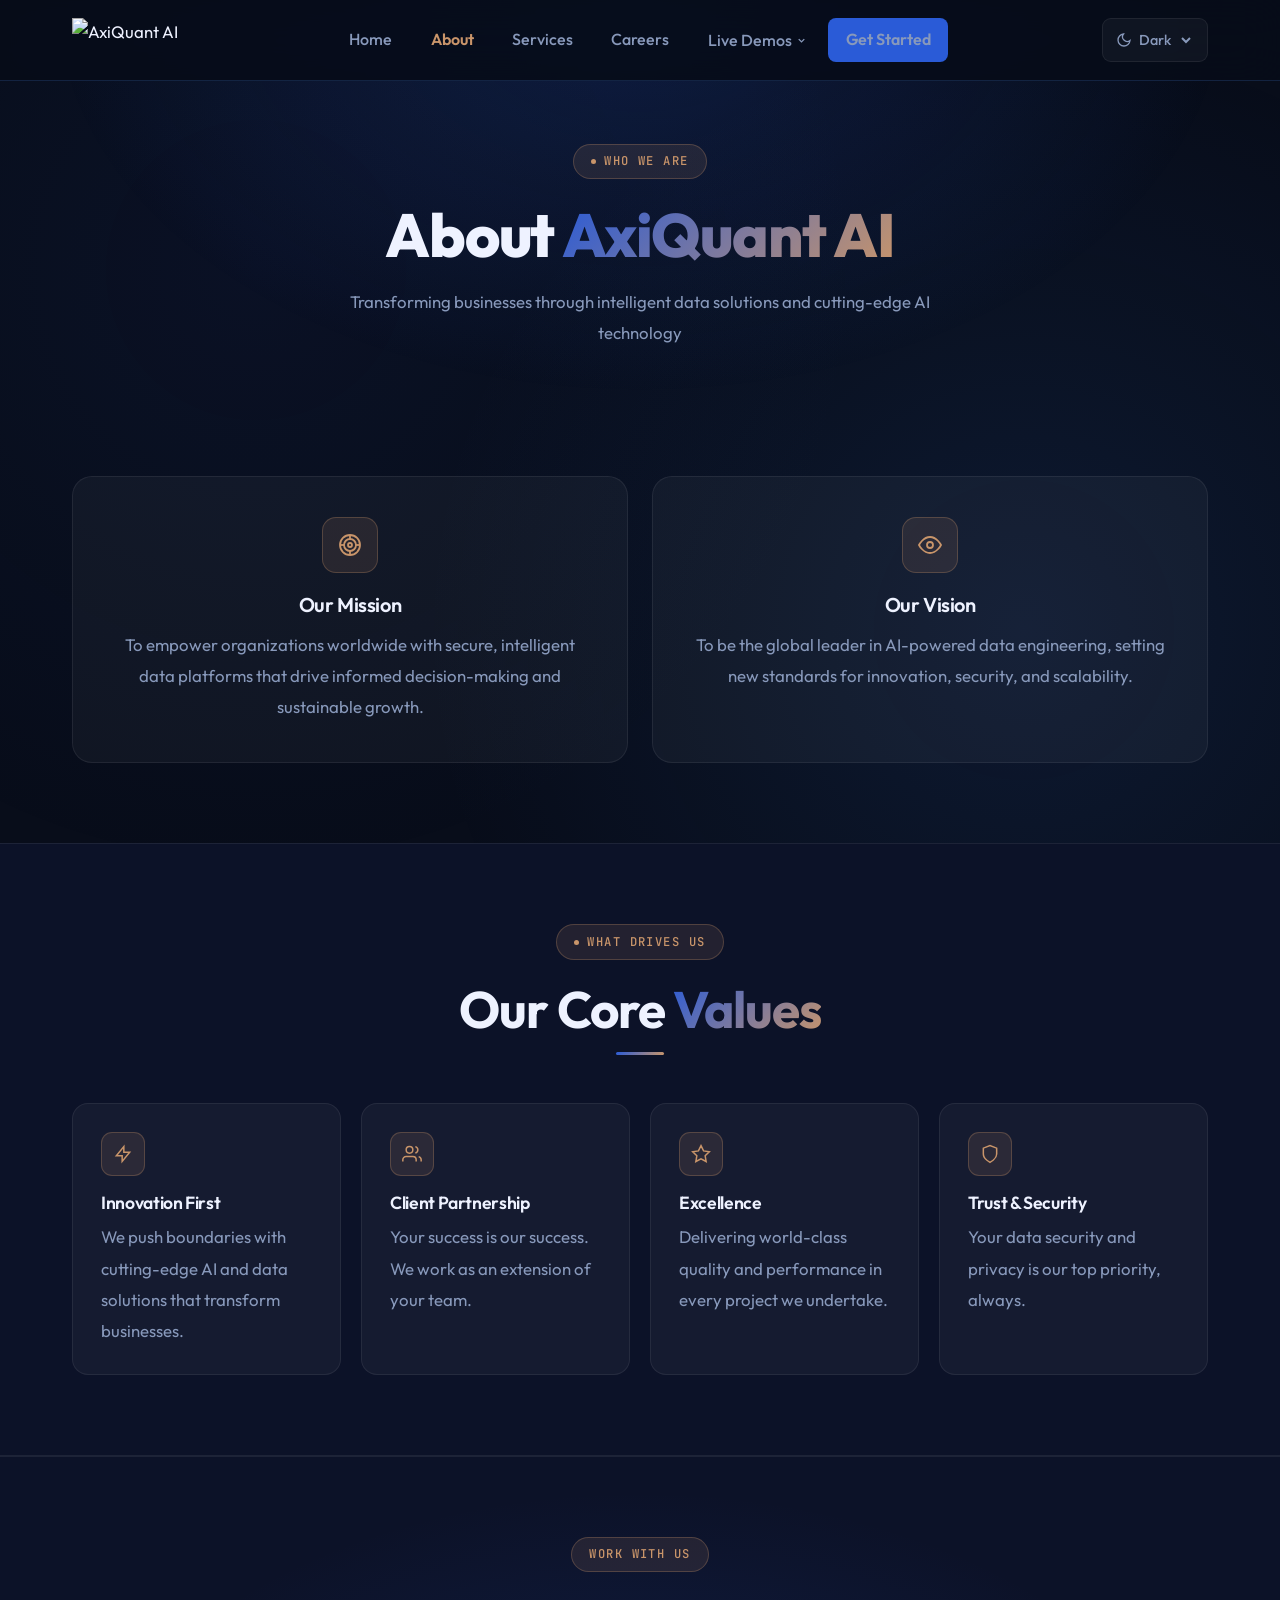
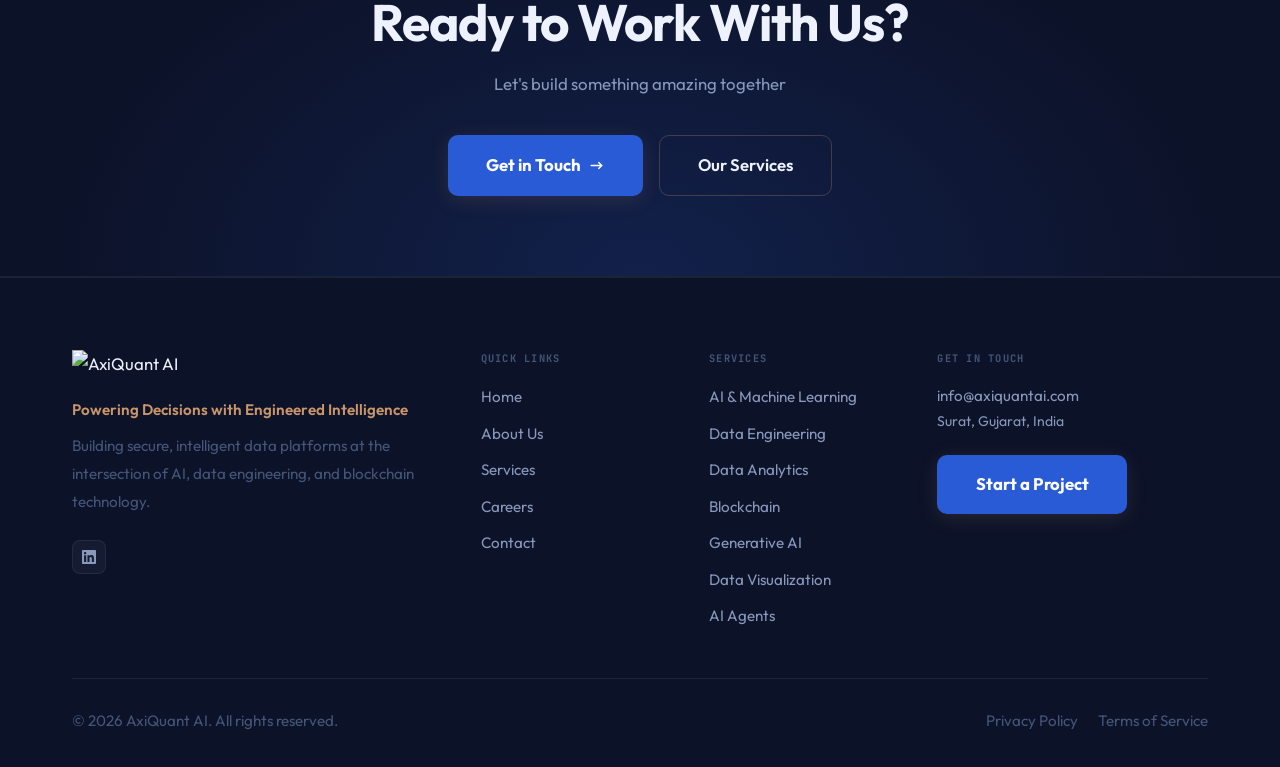
==== commit e287f6c4: "updated code for icons and theme" ====
--- a/about.html
+++ b/about.html
@@ -20,6 +20,7 @@
 <link rel="stylesheet" href="css/style.css">
 <link rel="stylesheet" href="css/pages.css">
 <link rel="stylesheet" href="css/theme-fix.css">
+<link rel="stylesheet" href="css/size-boost.css">
 <script>(function(){var t=localStorage.getItem('axq-theme')||'dark';document.documentElement.setAttribute('data-theme',t);})();</script>
 <style>
 /* ── DESIGN SYSTEM (matches index.html exactly) ── */
@@ -52,6 +53,11 @@
 .nav-ul a:hover,.nav-ul button:hover{color:var(--t1)!important;background:var(--surface);}
 .nav-cta-btn{background:var(--blue)!important;color:#fff!important;border-radius:8px!important;padding:.5rem 1.25rem!important;font-weight:600!important;transition:background .2s,transform .15s,box-shadow .2s!important;}
 .nav-cta-btn:hover{background:var(--blue2)!important;transform:translateY(-1px);box-shadow:0 6px 20px var(--glow-blue)!important;}
+
+html[data-theme="light"] .nav-cta-btn{background:#1a2d6b!important;color:#fff!important;box-shadow:0 4px 16px rgba(26,45,107,0.25)!important;}
+html[data-theme="light"] .nav-cta-btn:hover{background:#2a5bd7!important;box-shadow:0 6px 24px rgba(42,91,215,0.35)!important;}
+html[data-theme="light"] .mob-cta{background:#1a2d6b!important;color:#fff!important;}
+
 
 /* Demos dropdown */
 .dd-wrap{position:relative;}
--- a/css/size-boost.css
+++ b/css/size-boost.css
@@ -0,0 +1,155 @@
+/* size-boost.css — Increases text, icon, and element sizes */
+
+.nav-ul a,
+.nav-ul button {
+  font-size: 1rem !important;
+  padding: 0.55rem 1.1rem !important;
+}
+.nav-cta-btn {
+  padding: 0.6rem 1.5rem !important;
+  font-size: 0.95rem !important;
+}
+.logo-a img {
+  height: 44px !important;
+}
+h1 {
+  font-size: clamp(2.8rem, 5.5vw, 4.8rem) !important;
+}
+h2 {
+  font-size: clamp(2rem, 4vw, 3.2rem) !important;
+}
+h3 {
+  font-size: 1.25rem !important;
+}
+h4 {
+  font-size: 1.1rem !important;
+}
+body {
+  font-size: 1.05rem !important;
+}
+p {
+  font-size: 1.05rem !important;
+  line-height: 1.85 !important;
+}
+.hero-p, .hero-subtitle {
+  font-size: 1.15rem !important;
+}
+.btn-primary, .btn-outline, .btn {
+  padding: 0.95rem 2.4rem !important;
+  font-size: 1.05rem !important;
+}
+.svc-card {
+  padding: 2.5rem !important;
+}
+.svc-ico {
+  width: 56px !important;
+  height: 56px !important;
+}
+.svc-ico svg {
+  width: 26px !important;
+  height: 26px !important;
+}
+.svc-title {
+  font-size: 1.2rem !important;
+}
+.svc-desc {
+  font-size: 0.95rem !important;
+}
+.svc-list li {
+  font-size: 0.9rem !important;
+}
+.svc-link {
+  font-size: 0.88rem !important;
+}
+.metric-icon {
+  width: 50px !important;
+  height: 50px !important;
+}
+.metric-icon svg {
+  width: 22px !important;
+  height: 22px !important;
+}
+.metric-val {
+  font-size: 2rem !important;
+}
+.metric-lbl {
+  font-size: 0.82rem !important;
+}
+.fc-val {
+  font-size: 1.15rem !important;
+}
+.fc-lbl {
+  font-size: 0.76rem !important;
+}
+.dd-panel {
+  min-width: 260px !important;
+}
+.dd-icon-box {
+  width: 40px !important;
+  height: 40px !important;
+}
+.dd-icon-box svg {
+  width: 18px !important;
+  height: 18px !important;
+}
+.dd-t {
+  font-size: 0.95rem !important;
+}
+.dd-d {
+  font-size: 0.8rem !important;
+}
+.s-label, .hero-pill {
+  font-size: 0.76rem !important;
+  padding: 0.4rem 1.1rem !important;
+}
+.footer-title, footer h4 {
+  font-size: 1.1rem !important;
+}
+footer p, .footer-links a, footer a {
+  font-size: 0.95rem !important;
+}
+.t-btn {
+  font-size: 0.9rem !important;
+}
+.t-btn svg {
+  width: 16px !important;
+  height: 16px !important;
+}
+.mob-ul a {
+  font-size: 1.1rem !important;
+  padding: 0.75rem 1rem !important;
+}
+.service-icon {
+  font-size: 3.5rem !important;
+}
+.service-title {
+  font-size: 1.7rem !important;
+}
+.service-features li {
+  font-size: 1rem !important;
+}
+.page-hero h1 {
+  font-size: clamp(2.5rem, 5vw, 3.8rem) !important;
+}
+.info-icon {
+  font-size: 2.4rem !important;
+}
+.benefit-icon, .value-icon, .mission-icon {
+  font-size: 3.5rem !important;
+}
+.stat-value {
+  font-size: 2.8rem !important;
+}
+.stat-label {
+  font-size: 0.95rem !important;
+}
+.nav-link {
+  font-size: 1rem !important;
+}
+.mobile-nav-link {
+  font-size: 1.35rem !important;
+}
+.btn-nav {
+  padding: 0.85rem 2rem !important;
+  font-size: 1rem !important;
+}
